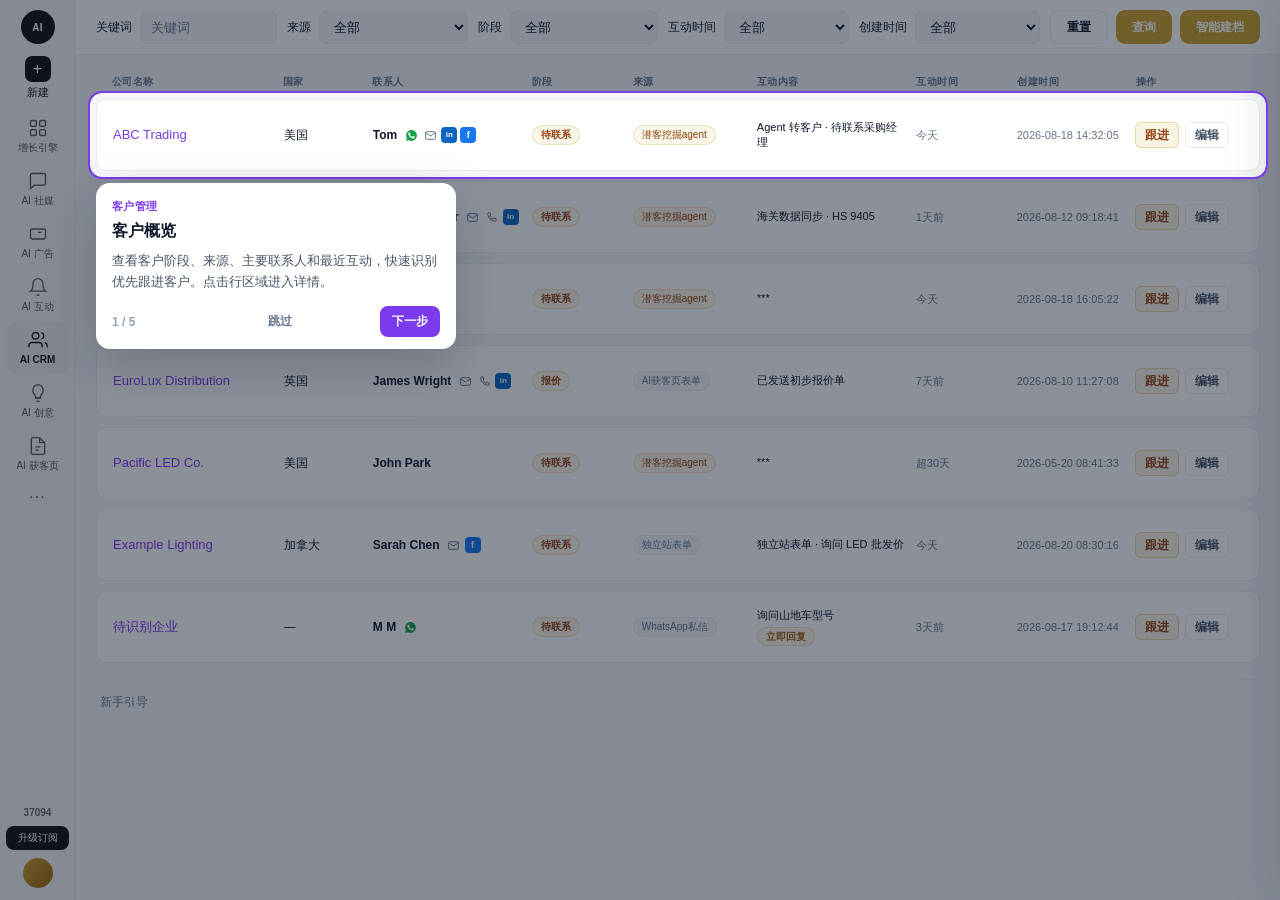
==== trade-agent/crm-v2.html @ afe47c09 "Add TradeLink agent and CRM prototype" ====
<!DOCTYPE html>
<html lang="zh-CN">
<head>
<meta charset="UTF-8">
<meta name="viewport" content="width=device-width, initial-scale=1.0">
<title>TradeLink · 客户管理</title>
<style>
:root {
  --bg:#f4f6f9; --card:#fff; --text:#0f172a; --muted:#64748b;
  --border:#e8ecf1; --sidebar:#0f172a;
  --gold:#c9a227; --gold-bg:rgba(201,162,39,.1);
  --agent:#7c3aed; --agent-bg:rgba(124,58,237,.08);
  --accent:#0891b2; --accent-bg:rgba(8,145,178,.08);
  --hot:#ef4444;
}
*{margin:0;padding:0;box-sizing:border-box}
body{font-family:-apple-system,BlinkMacSystemFont,"Segoe UI","Microsoft YaHei",sans-serif;background:var(--bg);color:var(--text);height:100vh;overflow:hidden}
.app{display:flex;height:100vh}
.app-rail{width:76px;background:#f4f4f2;border-right:1px solid #e8e8e4;display:flex;flex-direction:column;align-items:center;padding:10px 6px 12px;flex-shrink:0;height:100vh;position:sticky;top:0;z-index:20}
.app-rail-logo{width:34px;height:34px;border-radius:50%;background:#111;color:#fff;font-size:10px;font-weight:800;display:flex;align-items:center;justify-content:center;margin-bottom:6px;letter-spacing:.02em}
.app-rail-new{display:flex;flex-direction:column;align-items:center;gap:3px;width:100%;padding:6px 0 10px;border:none;background:none;cursor:pointer;color:#111;font-size:11px;font-family:inherit;font-weight:500}
.app-rail-new .plus{width:26px;height:26px;border-radius:7px;background:#111;color:#fff;display:flex;align-items:center;justify-content:center;font-size:16px;line-height:1}
.app-rail-nav{flex:1;width:100%;overflow-y:auto;display:flex;flex-direction:column;gap:1px}
.app-rail-item{display:flex;flex-direction:column;align-items:center;justify-content:center;gap:4px;padding:8px 2px;border-radius:10px;text-decoration:none;color:#555;font-size:10px;line-height:1.2;text-align:center;font-weight:500}
.app-rail-item svg{width:20px;height:20px}
.app-rail-item.active{color:#111;background:#ecece8;font-weight:600}
.app-rail-item:hover{background:#ecece8;color:#111}
.app-rail-more{font-size:16px;letter-spacing:1px;padding:6px 2px}
.app-rail-foot{width:100%;display:flex;flex-direction:column;align-items:center;gap:8px;padding-top:8px}
.app-rail-pts{font-size:10px;color:#666;font-weight:600}
.app-rail-up{width:100%;border:none;background:#111;color:#fff;border-radius:8px;font-size:10px;padding:6px 4px;cursor:pointer;font-family:inherit;line-height:1.25}
.app-rail-avatar{width:30px;height:30px;border-radius:50%;background:linear-gradient(135deg,#c9a227,#a16207)}

.main{flex:1;display:flex;flex-direction:column;min-width:0}

.btn{padding:8px 14px;border-radius:9px;font-size:12px;font-weight:600;border:none;cursor:pointer;font-family:inherit}
.btn-gold{background:var(--gold);color:#fff}
.btn-ghost{background:#fff;color:var(--text);border:1px solid var(--border)}
.btn-ghost:hover{border-color:rgba(201,162,39,.4);color:#92400e}

.toolbar{padding:10px 20px;background:var(--card);border-bottom:1px solid var(--border);display:flex;align-items:center;gap:10px;flex-shrink:0}
.filter-grid{flex:1;min-width:0;display:grid;gap:10px;grid-template-columns:repeat(5,minmax(0,1fr))}
.filter-item{min-width:0;display:flex;flex-direction:row;align-items:center;gap:8px}
.filter-item[hidden]{display:none}
.filter-item label{flex-shrink:0;font-size:12px;color:var(--text);font-weight:500;line-height:1;white-space:nowrap}
.kw-input,.mini-sel{flex:1;width:100%;min-width:0;height:34px;padding:0 10px;border:1px solid var(--border);border-radius:8px;font-size:13px;font-family:inherit;background:var(--bg);outline:none;color:var(--text);box-sizing:border-box}
.kw-input:focus,.mini-sel:focus{border-color:rgba(201,162,39,.45);background:#fff}
.kw-input::placeholder{color:var(--muted)}
.filter-actions{display:flex;gap:8px;flex-shrink:0;align-items:center}
.filter-actions .btn{height:34px;padding:0 16px}

@media(max-width:900px){
  .toolbar{flex-wrap:wrap}
  .filter-grid{grid-template-columns:repeat(2,minmax(0,1fr))}
  .filter-actions{width:100%;justify-content:flex-end}
}

.list-area{flex:1;overflow-y:auto;padding:12px 20px 16px}
.page-foot{margin-top:16px;padding:14px 4px 8px;border-top:1px solid var(--border);display:flex;gap:16px;flex-wrap:wrap;align-items:center}
.weak-link{font-size:12px;color:var(--muted);cursor:pointer;background:none;border:none;font-family:inherit;padding:0}
.weak-link:hover{color:var(--agent);text-decoration:underline}
.list-head{display:grid;gap:8px;padding:8px 16px 10px;font-size:10px;font-weight:600;color:var(--muted);letter-spacing:.04em;position:sticky;top:0;background:var(--bg);z-index:2}
.list-head,.crow.ent{grid-template-columns:minmax(140px,1.4fr) minmax(56px,.7fr) minmax(128px,1.3fr) minmax(72px,.8fr) minmax(96px,1fr) minmax(128px,1.3fr) minmax(72px,.8fr) minmax(96px,.95fr) 108px}

.crow{display:grid;gap:8px;align-items:center;padding:16px 16px;background:var(--card);border:1px solid var(--border);border-radius:10px;margin-bottom:10px;min-height:72px;cursor:pointer;transition:.12s;font-size:12px}
.crow > div{min-width:0;overflow:hidden}
.crow > .ent-people{overflow:visible}
.crow-ops{display:flex;flex-direction:row;align-items:center;gap:6px;flex-wrap:nowrap}
.op-link{height:26px;padding:0 9px;border-radius:6px;font-size:12px;font-weight:600;cursor:pointer;font-family:inherit;line-height:24px;white-space:nowrap}
.op-follow{color:#92400e;background:rgba(201,162,39,.12);border:1px solid rgba(201,162,39,.35)}
.op-follow:hover{background:rgba(201,162,39,.2);border-color:rgba(201,162,39,.55)}
.op-edit{color:#475569;background:#fff;border:1px solid var(--border)}
.op-edit:hover{color:var(--text);border-color:#cbd5e1;background:#f8fafc}
.crow:hover{border-color:rgba(124,58,237,.22);box-shadow:0 2px 10px rgba(0,0,0,.04)}
.crow-name{font-size:13px;font-weight:400;line-height:1.35;color:var(--agent)}
.crow-name:hover{text-decoration:underline}
.crow-sub{font-size:11px;color:var(--muted);margin-top:1px}
.company-link{color:var(--agent);font-weight:400;text-decoration:none}
.company-link:hover{text-decoration:underline}
.reach{font-size:11px;line-height:1.5;color:var(--text)}
.reach-row{display:flex;align-items:center;gap:4px;min-width:0}
.reach-row b{color:var(--muted);font-weight:600;flex-shrink:0;width:28px}
.reach-row span{overflow:hidden;text-overflow:ellipsis;white-space:nowrap}
.reach-copy{border:none;background:transparent;color:var(--muted);cursor:pointer;font-size:11px;padding:0 2px;font-family:inherit}
.reach-copy:hover{color:var(--agent)}
.reach-mail{border:none;background:var(--agent-bg);color:var(--agent);font-size:10px;font-weight:600;border-radius:6px;padding:1px 6px;cursor:pointer;font-family:inherit;flex-shrink:0}
.tag-stage{font-size:10px;padding:2px 8px;border-radius:999px;background:var(--gold-bg);color:#92400e;border:1px solid rgba(201,162,39,.25);font-weight:600;display:inline-block}
.tag-src{font-size:10px;padding:2px 8px;border-radius:999px;background:var(--bg);color:var(--muted);border:1px solid var(--border);display:inline-block}
.interaction-text{color:var(--text);line-height:1.4;font-size:11px;display:-webkit-box;-webkit-line-clamp:2;-webkit-box-orient:vertical;overflow:hidden}
.interaction-time{font-size:11px;color:var(--muted);line-height:1.35;word-break:break-all}
.interaction-cell{display:flex;flex-direction:column;align-items:flex-start;gap:4px;min-width:0}
.interaction-cell .interaction-text{-webkit-line-clamp:2}
.btn-reply{display:inline-flex;align-items:center;height:auto;padding:2px 8px;border-radius:999px;background:rgba(201,162,39,.1);color:#a16207;border:1px solid rgba(201,162,39,.28);font-size:10px;font-weight:600;cursor:pointer;font-family:inherit;white-space:nowrap;line-height:1.3}
.btn-reply:hover{background:rgba(201,162,39,.18);border-color:rgba(201,162,39,.45)}
.ent-people{position:relative;min-width:0}
.ent-people-main{display:flex;align-items:center;gap:6px;min-width:0}
.ent-people-name{font-weight:650;overflow:hidden;text-overflow:ellipsis;white-space:nowrap}
.ch-icos{display:inline-flex;align-items:center;gap:3px;flex-shrink:0}
.ch-ico{display:inline-flex;align-items:center;justify-content:center;width:16px;height:16px;color:#64748b}
.ch-ico svg{width:13px;height:13px}
.ch-ico.wa{color:#16a34a}
.ch-ico.mail{color:#64748b}
.ch-ico.phone{color:#64748b}
.soc-ico{display:inline-flex;align-items:center;justify-content:center;width:16px;height:16px;border-radius:4px;font-size:9px;font-weight:800;line-height:1;flex-shrink:0}
.soc-ico.li{background:#0a66c2;color:#fff;font-size:8px}
.soc-ico.fb{background:#1877f2;color:#fff}
.soc-ico.tw{background:#111;color:#fff;font-size:8px}
#people-tip{position:fixed;z-index:220;display:none;width:320px;background:#fff;border:1px solid #e8ecf1;border-radius:14px;box-shadow:0 18px 48px rgba(15,23,42,.16),0 0 0 1px rgba(15,23,42,.03);padding:0;max-height:min(420px,72vh);overflow:auto}
#people-tip.show{display:block}
.people-tip-head{display:flex;align-items:center;justify-content:space-between;padding:10px 14px;background:#f8fafc;border-bottom:1px solid var(--border);font-size:11px;font-weight:600;color:var(--muted);letter-spacing:.04em}
.people-tip-head em{font-style:normal;color:var(--text);font-weight:700}
.people-tip-person{padding:12px 14px;cursor:pointer}
.people-tip-person:hover{background:#f8fafc}
.people-tip-person + .people-tip-person{border-top:1px solid #f1f5f9}
.people-tip-h{display:flex;align-items:center;gap:8px;margin-bottom:8px;min-width:0}
.people-tip-name{font-size:13px;font-weight:650;color:var(--text);min-width:0;overflow:hidden;text-overflow:ellipsis;white-space:nowrap}
.people-tip-role{margin-left:auto;flex-shrink:0;font-size:10px;font-weight:600;color:#92400e;background:var(--gold-bg);border-radius:999px;padding:2px 8px}
.people-tip-flag{flex-shrink:0;font-size:10px;color:var(--agent);background:var(--agent-bg);border-radius:999px;padding:2px 6px;font-weight:600}
.people-tip-channels{display:flex;flex-direction:column;gap:0;background:#f8fafc;border-radius:8px;padding:2px 0;overflow:hidden}
.people-tip-row{display:grid;grid-template-columns:68px 1fr;align-items:center;gap:8px;padding:6px 10px;font-size:12px;color:#334155;min-width:0}
.people-tip-row + .people-tip-row{border-top:1px solid #eef2f6}
.people-tip-ch{font-size:10px;font-weight:600;color:var(--muted);letter-spacing:.02em}
.people-tip-row.wa .people-tip-ch{color:#16a34a}
.people-tip-val{min-width:0;overflow:hidden;text-overflow:ellipsis;white-space:nowrap}
.people-tip-empty{font-size:12px;color:var(--muted);padding:14px}
.contact-info{font-size:11px;color:var(--text);line-height:1.45;display:flex;flex-direction:column;gap:3px;min-width:0}
.ci-row{display:flex;align-items:center;gap:6px;min-width:0}
.ci-row svg{width:13px;height:13px;flex-shrink:0}
.ci-row.mail svg{color:#64748b}
.ci-row.phone svg{color:#64748b}
.ci-row.wa svg{color:#16a34a}
.ci-row span{overflow:hidden;text-overflow:ellipsis;white-space:nowrap}
.ai-cell{font-size:11px;color:#334155;line-height:1.45;padding:5px 8px;background:linear-gradient(135deg,rgba(245,166,35,.06),rgba(124,58,237,.04));border-left:2px solid var(--gold);border-radius:0 6px 6px 0;display:-webkit-box;-webkit-line-clamp:2;-webkit-box-orient:vertical;overflow:hidden}
.ai-cell strong{color:#c2410c;font-weight:600;font-size:10px}
.tag-src.agent{color:#92400e;background:var(--gold-bg);border-color:rgba(201,162,39,.25)}

.empty{padding:40px;text-align:center;color:var(--muted);font-size:13px;background:var(--card);border:1px dashed var(--border);border-radius:10px}
.toast{position:fixed;bottom:24px;left:50%;transform:translateX(-50%);background:#0f172a;color:#fff;padding:10px 18px;border-radius:10px;font-size:13px;opacity:0;transition:.3s;z-index:200}
.toast.show{opacity:1}

.list-follow-mask{position:fixed;inset:0;background:rgba(15,23,42,.28);z-index:190;display:none;align-items:center;justify-content:center}
.list-follow-mask.show{display:flex}
.list-follow-dialog{width:420px;max-width:calc(100% - 32px);background:#fff;border-radius:12px;border:1px solid var(--border);box-shadow:0 16px 40px rgba(15,23,42,.16);padding:16px 18px}
.list-follow-h{display:flex;align-items:center;justify-content:space-between;margin-bottom:8px}
.list-follow-h h3{font-size:15px;font-weight:700}
.list-follow-sub{font-size:12px;color:var(--muted);margin-bottom:10px}
.list-follow-dialog textarea{width:100%;min-height:96px;border:1px solid var(--border);border-radius:8px;padding:10px 12px;font:inherit;font-size:13px;outline:none;resize:vertical;box-sizing:border-box}
.list-follow-dialog textarea:focus{border-color:rgba(201,162,39,.45)}
.list-follow-foot{display:flex;justify-content:flex-end;gap:8px;margin-top:12px}

.archive-mask{position:fixed;inset:0;background:rgba(15,23,42,.28);z-index:190;display:none;align-items:center;justify-content:center;padding:20px}
.archive-mask.show{display:flex}
.archive-dialog{width:640px;max-width:100%;max-height:90vh;background:#fff;border-radius:14px;border:1px solid var(--border);box-shadow:0 20px 60px rgba(15,23,42,.16);display:flex;flex-direction:column}
.archive-h{display:flex;align-items:center;justify-content:space-between;padding:16px 20px;border-bottom:1px solid var(--border);flex-shrink:0}
.archive-h h3{font-size:16px;font-weight:700}
.archive-body{padding:16px 20px;overflow-y:auto;flex:1}
.archive-grid{display:grid;grid-template-columns:1fr 1fr;gap:10px 14px}
.archive-grid label{display:flex;flex-direction:column;gap:4px;font-size:12px;color:var(--muted);font-weight:500}
.archive-grid label.full{grid-column:1/-1}
.archive-grid input,.archive-grid textarea{padding:8px 10px;border:1px solid var(--border);border-radius:8px;font-size:13px;font-family:inherit;background:var(--bg);color:var(--text);width:100%;outline:none}
.archive-grid input:focus,.archive-grid textarea:focus{border-color:rgba(201,162,39,.45);background:#fff}
.archive-grid textarea{min-height:72px;resize:vertical;line-height:1.5}
.archive-foot{padding:14px 20px;border-top:1px solid var(--border);display:flex;justify-content:flex-end;gap:8px;flex-shrink:0}

.cdrawer-mask{position:fixed;inset:0;background:rgba(15,23,42,.28);z-index:180;opacity:0;pointer-events:none;transition:opacity .22s}
.cdrawer-mask.show{opacity:1;pointer-events:auto}
.cdrawer{position:fixed;top:0;right:0;width:440px;max-width:100%;height:100vh;background:#fff;border-left:1px solid var(--border);box-shadow:-12px 0 40px rgba(15,23,42,.12);z-index:181;display:flex;flex-direction:column;transform:translateX(100%);transition:transform .28s ease}
.cdrawer.show{transform:translateX(0)}
.cdrawer-head{display:flex;align-items:center;justify-content:space-between;padding:14px 18px;border-bottom:1px solid var(--border);flex-shrink:0}
.cdrawer-head h3{font-size:16px;font-weight:700}
.cdrawer-kicker{font-size:12px;font-weight:600;color:var(--muted);letter-spacing:.04em}
.cdrawer-close{border:none;background:none;font-size:20px;color:var(--muted);cursor:pointer;line-height:1;padding:4px}
.cdrawer-close:hover{color:var(--text)}
.cdrawer-body{flex:1;overflow-y:auto;padding:16px 18px 24px}
.cdrawer-name-row{display:flex;align-items:flex-start;gap:10px;margin-bottom:18px}
.cdrawer-av{width:40px;height:40px;border-radius:50%;background:#e0e7ff;color:#4338ca;display:flex;align-items:center;justify-content:center;font-weight:700;font-size:14px;flex-shrink:0}
.cdrawer-id{min-width:0;flex:1}
.cdrawer-name{font-size:20px;font-weight:700;letter-spacing:-.03em;margin:0}
.cdrawer-co{font-size:13px;color:var(--muted);margin-top:4px;font-weight:500}
.pf-grid{display:flex;flex-direction:column;gap:0}
.pf-field{padding:14px 0;border-radius:0;cursor:text;border:none;border-bottom:1px solid var(--border)}
.pf-field:last-child{border-bottom:none;padding-bottom:0}
.pf-field dt,.mv-label{font-size:12px;color:var(--muted);font-weight:600;margin-bottom:6px}
.pf-field dd{font-size:13px;font-weight:500;min-height:22px;line-height:1.45;word-break:break-word;white-space:pre-wrap;color:var(--text)}
.pf-field dd.ph{color:#94a3b8;font-weight:400}
.pf-field:hover{background:transparent}
.pf-field[data-editing="1"]{background:#fffef8;border:1px solid rgba(201,162,39,.45);border-radius:8px;padding:8px 10px}
.pf-field .inline-input{width:100%;border:none;background:transparent;font:inherit;font-size:13px;font-weight:500;padding:0;outline:none;resize:vertical;font-family:inherit}
.pf-field textarea.inline-input{min-height:64px}
.pf-field.mv{cursor:default}
.mv-head{display:flex;align-items:center;justify-content:space-between;gap:8px;margin-bottom:6px}
.mv-label{margin-bottom:0}
.mv-plus{border:none;background:none;color:var(--muted);font-size:15px;line-height:1;cursor:pointer;font-family:inherit;font-weight:500;padding:0 2px;border-radius:4px}
.mv-plus:hover{color:var(--gold);background:transparent}
.mv-rows{display:flex;flex-direction:column;gap:8px}
.mv-combo{display:flex;align-items:center;border:none;border-radius:0;overflow:visible;background:transparent;min-height:22px}
.mv-prefix{border:none;border-right:none;padding:0 10px 0 0;margin-right:10px;font-size:13px;font-weight:500;background:transparent;color:var(--text);min-width:96px;max-width:140px;outline:none;font-family:inherit;appearance:auto;cursor:pointer}
.mv-body{flex:1;min-width:0;border:none;padding:0;font-size:13px;font-weight:500;outline:none;font-family:inherit;background:transparent;color:var(--text)}
.mv-del{border:none;background:none;color:var(--muted);cursor:pointer;font-size:14px;line-height:1;padding:0 0 0 8px;flex-shrink:0}
.mv-del:hover{color:#b91c1c}

@media(max-width:1100px){
  .list-head{display:none}
  .crow{display:block;padding:14px}
  .crow-meta{display:grid;grid-template-columns:1fr 1fr;gap:8px;margin:10px 0;font-size:12px}
  .ai-cell{margin-top:8px}
}
</style>
</head>
<body>
<div class="app">
  <aside class="app-rail">
    <div class="app-rail-logo">AI</div>
    <button class="app-rail-new" type="button" onclick="toast('新建')"><span class="plus">+</span>新建</button>
    <nav class="app-rail-nav">
      <a class="app-rail-item" href="proactive-agent-v1.html">
        <svg viewBox="0 0 24 24" fill="none" stroke="currentColor" stroke-width="1.6"><rect x="3" y="3" width="7" height="7" rx="1.5"/><rect x="14" y="3" width="7" height="7" rx="1.5"/><rect x="3" y="14" width="7" height="7" rx="1.5"/><rect x="14" y="14" width="7" height="7" rx="1.5"/></svg>
        增长引擎
      </a>
      <a class="app-rail-item" href="#" onclick="toast('AI 社媒即将上线');return false">
        <svg viewBox="0 0 24 24" fill="none" stroke="currentColor" stroke-width="1.6"><path d="M21 15a2 2 0 01-2 2H8l-5 4V5a2 2 0 012-2h14a2 2 0 012 2z"/></svg>
        AI 社媒
      </a>
      <a class="app-rail-item" href="#" onclick="toast('AI 广告即将上线');return false">
        <svg viewBox="0 0 24 24" fill="none" stroke="currentColor" stroke-width="1.6"><rect x="3" y="6" width="18" height="12" rx="2"/><path d="M8 10h.01M12 10h4"/></svg>
        AI 广告
      </a>
      <a class="app-rail-item" href="#" onclick="toast('AI 互动即将上线');return false">
        <svg viewBox="0 0 24 24" fill="none" stroke="currentColor" stroke-width="1.6"><path d="M18 8A6 6 0 006 8c0 7-3 9-3 9h18s-3-2-3-9"/><path d="M13.73 21a2 2 0 01-3.46 0"/></svg>
        AI 互动
      </a>
      <a class="app-rail-item active" href="crm-v2.html">
        <svg viewBox="0 0 24 24" fill="none" stroke="currentColor" stroke-width="1.6"><path d="M17 21v-2a4 4 0 00-4-4H5a4 4 0 00-4 4v2"/><circle cx="9" cy="7" r="4"/><path d="M23 21v-2a4 4 0 00-3-3.87"/><path d="M16 3.13a4 4 0 010 7.75"/></svg>
        AI CRM
      </a>
      <a class="app-rail-item" href="#" onclick="toast('AI 创意即将上线');return false">
        <svg viewBox="0 0 24 24" fill="none" stroke="currentColor" stroke-width="1.6"><path d="M9 18h6M10 22h4"/><path d="M12 2a7 7 0 00-4 12c.6.6 1 1.5 1 2.5V18h6v-1.5c0-1 .4-1.9 1-2.5A7 7 0 0012 2z"/></svg>
        AI 创意
      </a>
      <a class="app-rail-item" href="#" onclick="toast('AI 获客页即将上线');return false">
        <svg viewBox="0 0 24 24" fill="none" stroke="currentColor" stroke-width="1.6"><path d="M14 2H6a2 2 0 00-2 2v16a2 2 0 002 2h12a2 2 0 002-2V8z"/><path d="M14 2v6h6M9 13h6M9 17h4"/></svg>
        AI 获客页
      </a>
      <a class="app-rail-item app-rail-more" href="#" onclick="return false">···</a>
    </nav>
    <div class="app-rail-foot">
      <div class="app-rail-pts">37094</div>
      <button class="app-rail-up" type="button" onclick="toast('升级订阅')">升级订阅</button>
      <div class="app-rail-avatar" title="账号"></div>
    </div>
  </aside>

  <div class="main">
    <div class="toolbar">
      <div class="filter-grid" id="filter-grid">
        <div class="filter-item">
          <label>关键词</label>
          <input class="kw-input" id="kw-input" placeholder="关键词" onkeydown="if(event.key==='Enter'){event.preventDefault();applyFilters()}">
        </div>
        <div class="filter-item">
          <label>来源</label>
          <select class="mini-sel" id="sel-source">
            <option value="">全部</option>
            <option value="潜客挖掘agent">潜客挖掘agent</option>
            <option value="WhatsApp私信">WhatsApp私信</option>
            <option value="Facebook私信">Facebook私信</option>
            <option value="独立站表单">独立站表单</option>
            <option value="AI获客页表单">AI获客页表单</option>
          </select>
        </div>
        <div class="filter-item" id="filt-stage">
          <label>阶段</label>
          <select class="mini-sel" id="sel-stage">
            <option value="">全部</option>
            <option value="待联系">待联系</option>
            <option value="需求确认">需求确认</option>
            <option value="报价">报价</option>
            <option value="谈判">谈判</option>
            <option value="成交">成交</option>
            <option value="失单">失单</option>
          </select>
        </div>
        <div class="filter-item">
          <label>互动时间</label>
          <select class="mini-sel" id="sel-interact">
            <option value="">全部</option>
            <option value="今天">今天</option>
            <option value="1天前">1天前</option>
            <option value="3天前">3天前</option>
            <option value="7天前">7天前</option>
            <option value="15天前">15天前</option>
            <option value="超30天">超30天</option>
          </select>
        </div>
        <div class="filter-item">
          <label>创建时间</label>
          <select class="mini-sel" id="sel-created">
            <option value="">全部</option>
            <option value="today">今天</option>
            <option value="7d">近 7 天</option>
            <option value="30d">近 30 天</option>
            <option value="month">本月</option>
          </select>
        </div>
      </div>
      <div class="filter-actions">
        <button class="btn btn-ghost" type="button" onclick="resetFilters()">重置</button>
        <button class="btn btn-gold" type="button" onclick="applyFilters()">查询</button>
        <button class="btn btn-gold" id="btn-archive" type="button" onclick="toast('智能建档')">智能建档</button>
      </div>
    </div>

    <div class="list-area">
      <div class="list-head" id="list-head"></div>
      <div id="customer-list"></div>
      <div class="page-foot">
        <button class="weak-link" type="button" id="btn-tour" onclick="startCrmTour(true)">新手引导</button>
      </div>
    </div>
  </div>
</div>
<div class="cdrawer-mask" id="cdrawer-mask" onclick="closeContactDrawer()"></div>
<aside class="cdrawer" id="cdrawer"></aside>
<div class="archive-mask" id="archive-mask" onclick="if(event.target===this)closeArchiveModal()">
  <div class="archive-dialog" role="dialog" aria-labelledby="archive-title" onclick="event.stopPropagation()">
    <div class="archive-h">
      <h3 id="archive-title">客户档案</h3>
      <button type="button" class="cdrawer-close" onclick="closeArchiveModal()" aria-label="关闭">×</button>
    </div>
    <div class="archive-body">
      <div class="archive-grid" id="archive-form"></div>
    </div>
    <div class="archive-foot">
      <button type="button" class="btn btn-ghost" onclick="closeArchiveModal()">取消</button>
      <button type="button" class="btn btn-gold" onclick="saveArchiveModal()">保存</button>
    </div>
  </div>
</div>
<div id="people-tip" onmouseenter="keepPeopleTip()" onmouseleave="hidePeopleTip()"></div>

<script src="onboarding.js"></script>
<script>
const ENTERPRISES = [
  { id:'c1', name:'ABC Trading', type:'Importer', country:'USA', score:92, stars:5,
    status:'待联系', source:'潜客挖掘agent',     interaction:'Agent 转客户 · 待联系采购经理', interactionTime:'今天',
    interactionAt:'2026-08-20', createdAt:'2026-08-18 14:32:05',
    aiSummary:'采购额上涨 40%，建议优先联系采购经理' },
  { id:'c3', name:'BrightHome GmbH', type:'Importer', country:'德国', score:92, stars:4,
    status:'待联系', source:'潜客挖掘agent', interaction:'海关数据同步 · HS 9405', interactionTime:'1天前',
    interactionAt:'2026-08-19', createdAt:'2026-08-12 09:18:41',
    aiSummary:'近 12 月进口 23 批，建议立即联系' },
  { id:'c4', name:'LumiTrade USA Inc.', type:'Wholesaler', country:'美国', score:89, stars:4,
    status:'待联系', source:'潜客挖掘agent',     interaction:'Agent 转客户 · 暂无联系人', interactionTime:'今天',
    interactionAt:'2026-08-20', createdAt:'2026-08-18 16:05:22',
    aiSummary:'持续进口 LED，建议 AI 寻找采购负责人' },
  { id:'c7', name:'EuroLux Distribution', type:'Distributor', country:'英国', score:83, stars:4,
    status:'报价', source:'AI获客页表单', interaction:'已发送初步报价单', interactionTime:'7天前',
    interactionAt:'2026-08-13', createdAt:'2026-08-10 11:27:08',
    aiSummary:'报价阶段，3 日内跟进反馈' },
  { id:'c8', name:'Pacific LED Co.', type:'Importer', country:'美国', score:91, stars:5,
    status:'待联系', source:'潜客挖掘agent', interaction:'90 天无新进口批次', interactionTime:'超30天',
    interactionAt:'2026-05-22', createdAt:'2026-05-20 08:41:33',
    aiSummary:'可能是换供应商窗口期' },
  { id:'c9', name:'Example Lighting', type:'—', country:'加拿大',
    status:'待联系', source:'独立站表单',     interaction:'独立站表单 · 询问 LED 批发价', interactionTime:'今天',
    interactionAt:'2026-08-20', createdAt:'2026-08-20 08:30:16',
    aiSummary:'表单询盘已建档，海关与企业资料待补全' },
  { id:'c10', name:'待识别企业', type:'—', country:'—',
    status:'待联系', source:'WhatsApp私信',     interaction:'询问山地车型号', interactionTime:'3天前',
    interactionAt:'2026-08-17', createdAt:'2026-08-17 19:12:44',
    aiSummary:'询盘已建档，企业名称与海关数据待识别' }
];
const COMPANY_ARCHIVE = {
  c1:{ website:'abctrading.com', email:'contact@abctrading.com', phone:'+1 323 555 0100', industry:'LED 照明', founded:'2015', address:'1200 Commerce Blvd, Los Angeles, California', description:'美国西岸 LED 照明进口商与分销商，总部洛杉矶，主营商业及家居照明，近 12 个月持续进口 HS 9405，年采购额约 $320 万。', notes:'优先确认交期与现货；可推进样品与框架订单。' },
  c3:{ website:'brighthome.de', email:'', phone:'', industry:'照明/电气', founded:'2010', address:'Hamburg, Germany', description:'德国照明进口商。', notes:'' },
  c4:{ website:'lumitrade.com', email:'m.ross@lumitrade.com', phone:'+1 312 555 0200', industry:'Lighting wholesale', founded:'2012', address:'Chicago, IL, USA', description:'美国中西部 LED 批发商，持续从亚洲进口商业照明，采购规模稳定。', notes:'' },
  c7:{ website:'eurolux.co.uk', email:'j.wright@eurolux.co.uk', phone:'+44 161 123456', industry:'渠道分销', founded:'2005', address:'Manchester, UK', description:'英国照明渠道分销商。', notes:'' },
  c8:{ website:'pacificled.com', email:'j.park@pacificled.com', phone:'', industry:'LED 照明', founded:'2008', address:'', description:'', notes:'' },
  c9:{ website:'', email:'', phone:'', industry:'', founded:'', address:'', description:'', notes:'' },
  c10:{ website:'', email:'', phone:'', industry:'', founded:'', address:'', description:'', notes:'' }
};
ENTERPRISES.forEach(e => Object.assign(e, COMPANY_ARCHIVE[e.id] || {}));

const CONTACT_QUOTA = 2;
const MASK = '***';
function isQuotaSource(src) {
  return /潜客挖掘/i.test(String(src || ''));
}
function quotaAgentEntIds() {
  return ENTERPRISES.filter(e => isQuotaSource(e.source)).map(e => e.id);
}
function quotaLockedEnt(id) {
  const i = quotaAgentEntIds().indexOf(id);
  return i >= 0 && i >= CONTACT_QUOTA;
}
function quotaLockedPerson(p) {
  return !!(p && quotaLockedEnt(p.companyId));
}
function quotaLimitToast() {
  toast('联系人数量已达上限，请充值后体验全部功能');
}

const CONTACTS = [
  { id:'c2', name:'Tom', role:'采购经理', companyName:'ABC Trading', companyId:'c1', companyStage:'待联系',
    source:'潜客挖掘agent', email:'tom@abctrading.com', phone:'+1 555-0123', wa:'+1 555-0123',
    linkedin:'linkedin.com/in/tom-abc',
    social:{linkedin:true,facebook:true,twitter:false},
    recent:{facebook:'昨天 · 询问产品目录', whatsapp:'昨天 08:52 · 请问 LED 面板灯 MOQ 是多少？', email:'—'},
    notes:'关注交期与现货，优先确认库存、船期和最小起订量。',
    interaction:'询问 LED 型号报价', interactionTime:'昨天',
    interactionAt:'2026-08-19', createdAt:'2026-08-18 14:32:05',
    aiSummary:'待回复，建议 24 小时内附型号清单',
    aiInteractSummary:'AI 汇总该联系人近期全部互动后判断：目前仍处于需求沟通阶段。Facebook 与 WhatsApp 均有触达，整体关注产品目录、LED 面板灯 MOQ 与交期，尚未确认采购量。建议优先回复可供货清单与最小起订量。' },
  { id:'c11', name:'Lisa Wang', role:'CEO', companyName:'ABC Trading', companyId:'c1', companyStage:'待联系',
    source:'潜客挖掘agent', email:'lisa@abctrading.com', phone:'+1 555-0199', wa:'',
    linkedin:'linkedin.com/in/lisa-wang',
    social:{linkedin:true,facebook:true,twitter:false},
    recent:{facebook:'—', whatsapp:'—', email:'上周 · 询问长期供货条款'},
    notes:'关注供应商稳定性与长期合作条款。',
    interaction:'询问长期供货条款', interactionTime:'上周',
    interactionAt:'2026-08-13', createdAt:'2026-08-12 10:21:08',
    aiSummary:'先建立信任再谈价格' },
  { id:'c12', name:'Thomas Weber', role:'采购总监', companyName:'BrightHome GmbH', companyId:'c3', companyStage:'待联系',
    source:'潜客挖掘agent', email:'t.weber@brighthome.de', phone:'+49 40 555 1200', wa:'',
    linkedin:'',
    social:{linkedin:true,facebook:false,twitter:false},
    recent:{facebook:'—', whatsapp:'—', email:'昨天 · 海关数据同步后待开发'},
    notes:'德国照明进口商采购对接人。',
    interaction:'海关数据同步 · 待开发信', interactionTime:'昨天',
    interactionAt:'2026-08-19', createdAt:'2026-08-12 09:18:41',
    aiSummary:'建议发送英文开发信' },
  { id:'c13', name:'Michael Ross', role:'采购经理', companyName:'LumiTrade USA Inc.', companyId:'c4', companyStage:'待联系',
    source:'Facebook私信', email:'m.ross@lumitrade.com', phone:'+1 312 555 0200', wa:'',
    linkedin:'',
    social:{linkedin:false,facebook:true,twitter:false},
    recent:{facebook:'今天 · 请问智能筒灯有现货吗？', whatsapp:'—', email:'—'},
    notes:'Facebook 私信询盘，关注现货与交期。',
    interaction:'请问智能筒灯有现货吗？', interactionTime:'今天',
    interactionAt:'2026-08-20', createdAt:'2026-08-20 11:08:22',
    aiSummary:'私信待回复，建议确认库存后立刻回',
    aiInteractSummary:'近 1 日内通过 Facebook 发起询盘，关注智能筒灯现货与交期，尚未进入报价或样品环节。建议确认库存后尽快回复，并同步交期窗口。' },
  { id:'c14', name:'James Wright', role:'Head of Procurement', companyName:'EuroLux Distribution', companyId:'c7', companyStage:'报价',
    source:'AI获客页表单', email:'j.wright@eurolux.co.uk', phone:'+44 161 123456', wa:'',
    linkedin:'',
    social:{linkedin:true,facebook:false,twitter:false},
    recent:{facebook:'—', whatsapp:'—', email:'昨天 · 已发送初步报价单'},
    notes:'渠道分销，关注目录与样品支持。',
    interaction:'已发送初步报价单', interactionTime:'昨天',
    interactionAt:'2026-08-19', createdAt:'2026-08-10 11:27:08',
    aiSummary:'报价阶段，3 日内跟进反馈' },
  { id:'c15', name:'John Park', role:'Buyer', companyName:'Pacific LED Co.', companyId:'c8', companyStage:'待联系',
    source:'潜客挖掘agent', email:'j.park@pacificled.com', phone:'+1 310 555 0188', wa:'+1 310 555 0188',
    linkedin:'linkedin.com/in/john-park-led',
    social:{linkedin:true,facebook:true,twitter:false},
    recent:{facebook:'上周 · 询问现货批次', whatsapp:'3天前 · 确认交期', email:'昨天 · 索取样册'},
    notes:'关注稳定供货与批量折扣。',
    interaction:'索取样册与交期', interactionTime:'昨天',
    interactionAt:'2026-08-19', createdAt:'2026-05-20 08:41:33',
    aiSummary:'90 天窗口期，建议主动跟进' },
  { id:'c5', name:'Sarah Chen', role:'—', companyName:'Example Lighting', companyId:'c9', companyStage:'待联系',
    source:'独立站表单', email:'sarah@example.com', phone:'', wa:'',
    linkedin:'',
    social:{linkedin:false,facebook:true,twitter:false},
    recent:{facebook:'今天 · 独立站表单询盘', whatsapp:'—', email:'今天 · 询问 LED 批发价'},
    notes:'表单询盘，需确认批发价与起订量。',
    interaction:'独立站表单 · 询问 LED 批发价', interactionTime:'今天',
    interactionAt:'2026-08-20', createdAt:'2026-08-20 08:30:16',
    aiSummary:'新询盘，建议 2 小时内回复' },
  { id:'c6', name:'M M', role:'—', companyName:'待识别企业', companyId:'c10', companyStage:'待联系',
    source:'WhatsApp私信', email:'', phone:'+861365581…', wa:'+861365581…',
    linkedin:'',
    social:{linkedin:false,facebook:false,twitter:false},
    recent:{facebook:'—', whatsapp:'3天前 · 请问山地车型号有哪些？', email:'—'},
    notes:'询盘来自 WhatsApp，企业名称待识别。',
    interaction:'询问山地车型号', interactionTime:'3天前',
    interactionAt:'2026-08-17', createdAt:'2026-08-17 19:12:44',
    aiSummary:'先回需求，再完善企业名称',
    aiInteractSummary:'近 3 日仅在 WhatsApp 有一轮询盘，关注山地车型号。企业主体尚未识别，尚未形成采购节点。建议先回需求清单，再补全企业信息。' },
  { id:'c16', name:'Anna Kowalski', role:'采购专员', companyName:'Nordic Light AB', companyId:'c18', companyStage:'待联系',
    source:'Facebook私信', email:'anna@nordiclight.se', phone:'+46 8 555 3300', wa:'',
    linkedin:'',
    social:{linkedin:false,facebook:true,twitter:false},
    recent:{facebook:'今天 · 需要 3000K 面板灯样品', whatsapp:'—', email:'—'},
    notes:'Facebook 私信，询问样品与认证。',
    interaction:'需要 3000K 面板灯样品', interactionTime:'今天',
    interactionAt:'2026-08-20', createdAt:'2026-08-20 09:44:11',
    aiSummary:'私信待回复' },
  { id:'c17', name:'David Kim', role:'—', companyName:'待识别企业', companyId:'c10', companyStage:'待联系',
    source:'WhatsApp私信', email:'', phone:'+82 10 5555 8821', wa:'+82 10 5555 8821',
    linkedin:'',
    social:{linkedin:false,facebook:false,twitter:false},
    recent:{facebook:'—', whatsapp:'今天 · 请问有 CE 认证吗？', email:'—'},
    notes:'WhatsApp 询盘，企业名称待识别。',
    interaction:'请问有 CE 认证吗？', interactionTime:'今天',
    interactionAt:'2026-08-20', createdAt:'2026-08-20 10:15:03',
    aiSummary:'先回复认证资料' },
  { id:'c21', name:'Rafael Souza', role:'采购经理', companyName:'CasaLuz Importadora', companyId:'c19', companyStage:'需求确认',
    source:'独立站表单', email:'r.souza@casaluz.com.br', phone:'+55 11 5555 2200', wa:'',
    linkedin:'',
    social:{linkedin:true,facebook:false,twitter:false},
    recent:{facebook:'—', whatsapp:'—', email:'昨天 · 询问商照批发价与起订量'},
    notes:'关注认证与海运周期。',
    interaction:'询问商照批发价与起订量', interactionTime:'昨天',
    interactionAt:'2026-08-19', createdAt:'2026-08-15 13:22:40',
    aiSummary:'需求确认中，可推进样品包' },
  { id:'c22', name:'Emma Taylor', role:'Buyer', companyName:'Aurora Lights Pty', companyId:'c20', companyStage:'谈判',
    source:'潜客挖掘agent', email:'emma.t@auroralights.com.au', phone:'+61 2 5550 1188', wa:'+61 2 5550 1188',
    linkedin:'linkedin.com/in/emma-taylor-led',
    social:{linkedin:true,facebook:false,twitter:false},
    recent:{facebook:'—', whatsapp:'2天前 · 讨论框架订单与船期', email:'上周 · 索取 CE / SAA 证书'},
    notes:'关注船期与认证文件。',
    interaction:'讨论框架订单与船期', interactionTime:'2天前',
    interactionAt:'2026-08-18', createdAt:'2026-08-08 10:06:19',
    aiSummary:'谈判阶段，关注船期窗口' }
];

let currentView = 'enterprise';
const TODAY = '2026-08-20';
let appliedFilters = { kw:'', source:'', stage:'', interact:'', created:'' };

const ENT_HEAD = ['公司名称','国家','联系人','阶段','来源','互动内容','互动时间','创建时间','操作'];

function displaySource(src) {
  return src === '主动营销Agent' ? '潜客挖掘agent' : src;
}

function countryLabel(co) {
  return {USA:'美国', US:'美国', UK:'英国'}[co] || co || '—';
}

function contactsOf(companyId) {
  return CONTACTS.filter(p => p.companyId === companyId);
}
function primaryContact(companyId) {
  const list = contactsOf(companyId);
  if (!list.length) return null;
  return list.find(p => /采购|Buyer|Procurement/i.test(p.role || '')) || list[0];
}
function socialIcons(p) {
  const s = p.social || {};
  const bits = [];
  if (s.linkedin || p.linkedin) bits.push('<span class="soc-ico li" title="LinkedIn">in</span>');
  if (s.facebook) bits.push('<span class="soc-ico fb" title="Facebook">f</span>');
  if (s.twitter) bits.push('<span class="soc-ico tw" title="Twitter">𝕏</span>');
  return bits.join('');
}
function channelIcons(p) {
  if (!p) return '';
  const bits = [];
  if (dashVal(p.wa)) bits.push(`<span class="ch-ico wa" title="${escHtml(p.wa)}">${ciIcon('wa')}</span>`);
  if (dashVal(p.email)) bits.push(`<span class="ch-ico mail" title="${escHtml(p.email)}">${ciIcon('mail')}</span>`);
  const phone = dashVal(p.phone) && p.phone !== p.wa ? p.phone : '';
  if (phone) bits.push(`<span class="ch-ico phone" title="${escHtml(phone)}">${ciIcon('phone')}</span>`);
  const soc = socialIcons(p);
  if (soc) bits.push(soc);
  return bits.length ? `<span class="ch-icos">${bits.join('')}</span>` : '';
}
function peopleCell(c) {
  const p = primaryContact(c.id);
  if (!p) return '<span style="color:var(--muted)">—</span>';
  const locked = quotaLockedEnt(c.id);
  return `<div class="ent-people" onmouseenter="showPeopleTip(this,'${c.id}')" onmouseleave="hidePeopleTip()">
    <div class="ent-people-main"><span class="ent-people-name">${escHtml(p.name)}</span>${locked ? '' : channelIcons(p)}</div>
  </div>`;
}
function peopleTipHTML(companyId) {
  const list = contactsOf(companyId);
  if (!list.length) return '<div class="people-tip-empty">暂无联系人</div>';
  const primary = primaryContact(companyId);
  const locked = quotaLockedEnt(companyId);
  const cards = list.map(p => {
    const waShow = locked ? (dashVal(p.wa) ? MASK : '') : dashVal(p.wa);
    const emailShow = locked ? (dashVal(p.email) ? MASK : '') : dashVal(p.email);
    const phoneRaw = dashVal(p.phone) && p.phone !== p.wa ? p.phone : (dashVal(p.phone) && !dashVal(p.wa) ? p.phone : '');
    const phoneShow = locked ? (phoneRaw ? MASK : '') : phoneRaw;
    const rows = [];
    if (waShow) rows.push(`<div class="people-tip-row wa"><span class="people-tip-ch">WhatsApp</span><span class="people-tip-val">${escHtml(waShow)}</span></div>`);
    if (emailShow) rows.push(`<div class="people-tip-row"><span class="people-tip-ch">邮箱</span><span class="people-tip-val">${escHtml(emailShow)}</span></div>`);
    if (phoneShow) rows.push(`<div class="people-tip-row"><span class="people-tip-ch">电话</span><span class="people-tip-val">${escHtml(phoneShow)}</span></div>`);
    const soc = locked ? (socialIcons(p) ? `<span class="people-tip-val">${MASK}</span>` : '') : socialIcons(p);
    if (soc) rows.push(`<div class="people-tip-row"><span class="people-tip-ch">社媒</span>${locked ? soc : `<span class="ch-icos">${soc}</span>`}</div>`);
    const channels = rows.length
      ? `<div class="people-tip-channels">${rows.join('')}</div>`
      : '<div class="people-tip-empty" style="padding:8px 0 0">暂无联系方式</div>';
    const role = p.role && p.role !== '—' ? `<span class="people-tip-role">${escHtml(p.role)}</span>` : '';
    const flag = primary && primary.id === p.id && list.length > 1 ? '<span class="people-tip-flag">主联系人</span>' : '';
    return `<div class="people-tip-person" role="button" onclick="openContactFromTip('${p.id}')">
      <div class="people-tip-h"><span class="people-tip-name">${escHtml(p.name)}</span>${flag}${role}</div>
      ${channels}
    </div>`;
  }).join('');
  return `<div class="people-tip-head">联系人 <em>${list.length}</em></div>${cards}`;
}
let peopleTipTimer = null;
function keepPeopleTip() {
  clearTimeout(peopleTipTimer);
}
function showPeopleTip(anchor, companyId) {
  clearTimeout(peopleTipTimer);
  const tip = document.getElementById('people-tip');
  if (!tip) return;
  tip.innerHTML = peopleTipHTML(companyId);
  tip.classList.add('show');
  const r = anchor.getBoundingClientRect();
  const tw = tip.offsetWidth, th = tip.offsetHeight;
  let top = r.bottom + 6;
  if (top + th > window.innerHeight - 8) top = Math.max(8, r.top - th - 6);
  let left = r.left;
  if (left + tw > window.innerWidth - 12) left = Math.max(12, window.innerWidth - tw - 12);
  tip.style.top = top + 'px';
  tip.style.left = left + 'px';
}
function hidePeopleTip() {
  peopleTipTimer = setTimeout(function () {
    document.getElementById('people-tip')?.classList.remove('show');
  }, 160);
}
function openContactFromTip(id) {
  clearTimeout(peopleTipTimer);
  document.getElementById('people-tip')?.classList.remove('show');
  openContactDrawer(id);
}

function syncFilterBar() {
  const grid = document.getElementById('filter-grid');
  if (grid) grid.className = 'filter-grid';
}
function setView() {
  currentView = 'enterprise';
  syncFilterBar();
  renderList();
}

function daysFromToday(iso) {
  if (!iso) return null;
  const d = String(iso).slice(0, 10);
  return Math.round((new Date(TODAY + 'T00:00:00') - new Date(d + 'T00:00:00')) / 86400000);
}
function interactLabel(iso) {
  const n = daysFromToday(iso);
  if (n == null) return '—';
  if (n <= 0) return '今天';
  if (n <= 1) return '1天前';
  if (n <= 3) return '3天前';
  if (n <= 7) return '7天前';
  if (n <= 15) return '15天前';
  return '超30天';
}
function matchDateFilter(iso, key) {
  if (!key) return true;
  const n = daysFromToday(iso);
  if (n == null) return false;
  if (key === 'today') return n === 0;
  if (key === 'yesterday') return n === 1;
  if (key === '7d') return n >= 0 && n <= 7;
  if (key === '30d') return n >= 0 && n <= 30;
  if (key === '90plus') return n >= 90;
  if (key === 'month') return String(iso).slice(0, 7) === TODAY.slice(0, 7);
  return true;
}

function getList() {
  let list = [...ENTERPRISES];
  const { kw, source, stage, interact, created } = appliedFilters;
  if (stage) list = list.filter(c => c.status === stage);
  if (source) list = list.filter(c => c.source === source);
  if (interact) list = list.filter(c => interactLabel(c.interactionAt) === interact);
  if (created) list = list.filter(c => matchDateFilter(c.createdAt, created));
  if (kw) {
    list = list.filter(c => {
      const people = contactsOf(c.id).map(p => [p.name, p.email, p.phone, p.wa, p.role].join(' ')).join(' ');
      const hay = [c.name, c.country, countryLabel(c.country), c.source, c.interaction, c.status, people]
        .filter(Boolean).join(' ').toLowerCase();
      return hay.includes(kw);
    });
  }
  return list;
}

function sourceTag(src) {
  const s = displaySource(src) || '—';
  const agent = s.includes('agent') || s.includes('Agent');
  return `<span class="tag-src${agent ? ' agent' : ''}">${s}</span>`;
}
function isDmSource(src) {
  return String(src || '').includes('私信');
}
function interactionCell(c) {
  if (quotaLockedEnt(c.id)) return `<div class="interaction-cell"><div class="interaction-text">${MASK}</div></div>`;
  const text = `<div class="interaction-text">${c.interaction || '—'}</div>`;
  if (!isDmSource(c.source)) return `<div class="interaction-cell">${text}</div>`;
  return `<div class="interaction-cell">${text}<button class="btn-reply" type="button" onclick="event.stopPropagation();replyNow('${c.id}')">立即回复</button></div>`;
}
function replyNow(id) {
  const p = contactsOf(id).find(x => isDmSource(x.source));
  toast(p ? `即将打开${p.source}回复` : '即将打开私信回复');
}

function opsCell(kind, id) {
  return `<div class="crow-ops" onclick="event.stopPropagation()">
    <button type="button" class="op-link op-follow" onclick="listFollow('${kind}','${id}')">跟进</button>
    <button type="button" class="op-link op-edit" onclick="listEdit('${kind}','${id}')">编辑</button>
  </div>`;
}
function listFollow(kind, id) {
  if (kind === 'ent') {
    location.href = 'customer-detail.html?id=' + encodeURIComponent(id) + '&follow=1';
    return;
  }
  const p = CONTACTS.find(x => x.id === id);
  if (p && p.companyId) {
    location.href = 'customer-detail.html?id=' + encodeURIComponent(p.companyId) + '&follow=1';
    return;
  }
  openListFollow(p ? p.name : '');
}
function listEdit(kind, id) {
  if (kind === 'ent') openArchiveModal(id);
  else openContactDrawer(id);
}
let editingEntId = '';
function archiveInput(id, label, value, full) {
  return `<label${full ? ' class="full"' : ''}><span>${label}</span><input id="${id}" value="${escHtml(value || '')}"></label>`;
}
function archiveArea(id, label, value) {
  return `<label class="full"><span>${label}</span><textarea id="${id}">${escHtml(value || '')}</textarea></label>`;
}
function openArchiveModal(id) {
  const c = ENTERPRISES.find(x => x.id === id);
  if (!c) return;
  editingEntId = id;
  document.getElementById('archive-form').innerHTML = [
    archiveInput('ar-name', '公司名称', c.name, true),
    archiveInput('ar-website', '官网', c.website),
    archiveInput('ar-country', '国家', c.country),
    archiveInput('ar-email', '邮箱', c.email),
    archiveInput('ar-phone', '电话', c.phone),
    archiveInput('ar-industry', '行业', c.industry),
    archiveInput('ar-founded', '成立时间', c.founded),
    archiveInput('ar-address', '地址', c.address, true),
    archiveArea('ar-desc', '公司描述', c.description),
    archiveArea('ar-notes', '备注', c.notes)
  ].join('');
  document.getElementById('archive-mask').classList.add('show');
  setTimeout(() => document.getElementById('ar-name')?.focus(), 0);
}
function closeArchiveModal() {
  editingEntId = '';
  document.getElementById('archive-mask')?.classList.remove('show');
}
function saveArchiveModal() {
  const c = ENTERPRISES.find(x => x.id === editingEntId);
  if (!c) return;
  const name = (document.getElementById('ar-name')?.value || '').trim();
  if (!name) { toast('请填写公司名称'); return; }
  const next = {
    name,
    website: (document.getElementById('ar-website')?.value || '').trim(),
    country: (document.getElementById('ar-country')?.value || '').trim(),
    email: (document.getElementById('ar-email')?.value || '').trim(),
    phone: (document.getElementById('ar-phone')?.value || '').trim(),
    industry: (document.getElementById('ar-industry')?.value || '').trim(),
    founded: (document.getElementById('ar-founded')?.value || '').trim(),
    address: (document.getElementById('ar-address')?.value || '').trim(),
    description: (document.getElementById('ar-desc')?.value || '').trim(),
    notes: (document.getElementById('ar-notes')?.value || '').trim()
  };
  Object.assign(c, next);
  contactsOf(c.id).forEach(p => { p.companyName = name; });
  closeArchiveModal();
  renderList();
  toast('已保存');
}
let listFollowName = '';
function openListFollow(name) {
  listFollowName = name || '';
  let mask = document.getElementById('list-follow-mask');
  if (!mask) {
    mask = document.createElement('div');
    mask.id = 'list-follow-mask';
    mask.className = 'list-follow-mask';
    mask.innerHTML = `<div class="list-follow-dialog" onclick="event.stopPropagation()">
      <div class="list-follow-h"><h3>写跟进</h3><button type="button" class="cdrawer-close" onclick="closeListFollow()">×</button></div>
      <p class="list-follow-sub" id="list-follow-sub"></p>
      <textarea id="list-follow-input" placeholder="记录本次沟通进展…"></textarea>
      <div class="list-follow-foot"><button type="button" class="btn btn-ghost" onclick="closeListFollow()">取消</button><button type="button" class="btn btn-gold" onclick="submitListFollow()">提交</button></div>
    </div>`;
    mask.onclick = closeListFollow;
    document.body.appendChild(mask);
  }
  document.getElementById('list-follow-sub').textContent = listFollowName ? ('联系人：' + listFollowName) : '';
  document.getElementById('list-follow-input').value = '';
  mask.classList.add('show');
  setTimeout(() => document.getElementById('list-follow-input')?.focus(), 0);
}
function closeListFollow() {
  document.getElementById('list-follow-mask')?.classList.remove('show');
}
function submitListFollow() {
  const inp = document.getElementById('list-follow-input');
  if (!inp || !inp.value.trim()) { toast('请输入跟进内容'); return; }
  closeListFollow();
  toast('跟进已提交');
}

function entRow(c, i) {
  return `<div class="crow ent"${i===0?' id="tour-ent-row"':''} onclick="goDetail('${c.id}')">
    <div><div class="crow-name">${c.name}</div></div>
    <div>${countryLabel(c.country)}</div>
    ${peopleCell(c)}
    <div><span class="tag-stage">${c.status}</span></div>
    <div>${sourceTag(c.source)}</div>
    ${interactionCell(c)}
    <div class="interaction-time">${interactLabel(c.interactionAt)}</div>
    <div class="interaction-time">${c.createdAt || '—'}</div>
    ${opsCell('ent', c.id)}
  </div>`;
}

function ciIcon(type) {
  if (type === 'mail') return '<svg viewBox="0 0 24 24" fill="none" stroke="currentColor" stroke-width="1.8"><rect x="3" y="5" width="18" height="14" rx="2"/><path d="M3 7l9 6 9-6"/></svg>';
  if (type === 'phone') return '<svg viewBox="0 0 24 24" fill="none" stroke="currentColor" stroke-width="1.8"><path d="M6.5 3.5h3l1.5 4-2 1.5a12 12 0 006 6l1.5-2 4 1.5v3A2 2 0 0118 19 16 16 0 015 6a2 2 0 011.5-2.5z"/></svg>';
  return '<svg viewBox="0 0 24 24" fill="currentColor"><path d="M12.04 2c-5.46 0-9.9 4.44-9.9 9.9 0 1.74.46 3.45 1.32 4.95L2 22l5.3-1.39A9.86 9.86 0 0012.04 22c5.46 0 9.9-4.44 9.9-9.9S17.5 2 12.04 2zm5.75 14.12c-.24.67-1.4 1.24-1.94 1.32-.5.07-1.14.1-1.84-.12-.42-.13-.97-.32-1.67-.62-2.94-1.27-4.86-4.23-5.01-4.43-.15-.2-1.23-1.64-1.23-3.13 0-1.49.78-2.22 1.06-2.52.27-.3.6-.37.8-.37h.57c.18 0 .42-.07.66.5.24.58.82 2 .89 2.15.07.15.12.32.02.52-.1.2-.15.32-.3.5-.15.17-.31.39-.45.52-.15.15-.3.3-.13.58.17.27.76 1.25 1.63 2.03 1.12 1 2.07 1.32 2.36 1.47.3.15.46.12.64-.07.17-.2.74-.86.94-1.16.2-.3.4-.25.67-.15.27.1 1.73.82 2.02.96.3.15.5.22.57.34.08.12.08.7-.16 1.37z"/></svg>';
}
function reachShort(c) {
  const email = c.email || '';
  const wa = c.wa || '';
  const phone = c.phone && c.phone !== wa ? c.phone : (wa ? '' : (c.phone || ''));
  const rows = [];
  if (email) rows.push(`<div class="ci-row mail" title="${email}">${ciIcon('mail')}<span>${email}</span></div>`);
  if (wa) rows.push(`<div class="ci-row wa" title="${wa}">${ciIcon('wa')}<span>${wa}</span></div>`);
  if (phone) rows.push(`<div class="ci-row phone" title="${phone}">${ciIcon('phone')}<span>${phone}</span></div>`);
  if (!rows.length) return '<span style="color:var(--muted)">—</span>';
  return `<div class="contact-info">${rows.join('')}</div>`;
}

function conRow(c, i) {
  const company = c.companyId
    ? `<a class="company-link" href="customer-detail.html?id=${c.companyId}" onclick="event.stopPropagation()">${c.companyName}</a>`
    : `<span>${c.companyName || '—'}</span>`;
  const role = c.role && c.role !== '—' ? c.role : '—';
  return `<div class="crow con"${i===0?' id="tour-con-row"':''} onclick="openContactDrawer('${c.id}')">
    <div><div class="crow-name">${c.name}</div></div>
    <div>${company}</div>
    <div>${reachShort(c)}</div>
    <div>${role}</div>
    <div>${sourceTag(c.source)}</div>
    <div>${interactionCell(c)}</div>
    <div class="interaction-time">${c.interactionTime}</div>
    <div class="interaction-time">${c.createdAt || '—'}</div>
    ${opsCell('con', c.id)}
  </div>`;
}
function renderList() {
  const list = getList();
  const head = document.getElementById('list-head');
  head.className = 'list-head';
  head.innerHTML = ENT_HEAD.map(h => `<span>${h}</span>`).join('');

  const el = document.getElementById('customer-list');
  if (!list.length) {
    el.innerHTML = '<div class="empty">暂无客户</div>';
    return;
  }
  el.innerHTML = list.map((c, i) => entRow(c, i)).join('');
}

function goDetail(id) {
  location.href = 'customer-detail.html?id=' + id;
}

function dashVal(v) {
  const s = String(v || '').trim();
  return !s || s === '—' ? '' : s;
}
function escHtml(s){return String(s??'').replace(/&/g,'&amp;').replace(/</g,'&lt;').replace(/"/g,'&quot;')}
const SOCIAL_PLATFORMS = ['LinkedIn','Facebook','Twitter','Instagram','YouTube','TikTok','其他'];
const DIAL_CODES=[{code:'+1',name:'美国'},{code:'+86',name:'中国'},{code:'+44',name:'英国'},{code:'+49',name:'德国'},{code:'+55',name:'巴西'},{code:'+81',name:'日本'},{code:'+46',name:'瑞典'},{code:'+33',name:'法国'},{code:'+61',name:'澳大利亚'},{code:'+82',name:'韩国'},{code:'+971',name:'阿联酋'}];
function dialOptions(selected){
  return `<option value="">请选择</option>`+DIAL_CODES.map(d=>`<option value="${d.code}" ${selected===d.code?'selected':''}>${d.code}${d.name}</option>`).join('');
}
function parseDial(raw){
  const s=String(raw||'').trim();
  const sorted=[...DIAL_CODES].sort((a,b)=>b.code.length-a.code.length);
  for(const d of sorted){ if(s.startsWith(d.code)) return {code:d.code, number:s.slice(d.code.length).replace(/^[\s-]+/,'')}; }
  const m=s.match(/^(\+\d{1,4})\s*(.*)$/);
  if(m) return {code:m[1], number:m[2]};
  return {code:'', number:s};
}
function joinDial(code,number){return [code, String(number||'').trim()].filter(Boolean).join(' ').trim()}
function ensurePerson(p) {
  if (!p.was) p.was = dashVal(p.wa) ? [p.wa] : [''];
  if (!p.was.length) p.was = [''];
  if (!p.phones) p.phones = dashVal(p.phone) ? [p.phone] : [''];
  if (!p.phones.length) p.phones = [''];
  if (!p.emails) p.emails = [];
  if (!p.emails.length && dashVal(p.email)) p.emails = [{address:p.email,type:'corporate',status:'verified'}];
  if (!p.emails.length) p.emails = [{address:'',type:'corporate',status:'verified'}];
  if (!p.socials) {
    p.socials = [];
    if (dashVal(p.linkedin)) p.socials.push({platform:'LinkedIn', url:p.linkedin});
    else if (p.social && p.social.linkedin) p.socials.push({platform:'LinkedIn', url:''});
    if (p.social && p.social.facebook && !p.socials.some(s => s.platform === 'Facebook')) p.socials.push({platform:'Facebook', url:''});
    if (p.social && p.social.twitter) p.socials.push({platform:'Twitter', url:''});
  }
  if (!p.socials.length) p.socials = [{platform:'', url:''}];
  return p;
}
function emailList(p){return (p.emails||[]).map(e => typeof e === 'string' ? e : (e.address || ''));}
function dialRowHTML(key, raw, i, extra){
  const {code,number}=parseDial(raw);
  return `<div class="mv-combo">
    <select class="mv-prefix" onchange="commitDial('${key}',${i},this.value,this.parentNode.querySelector('.mv-body').value)">${dialOptions(code)}</select>
    <input class="mv-body" value="${escHtml(number)}" placeholder="${key==='wa'?'WhatsApp 号码':'手机号码'}" onblur="commitDial('${key}',${i},this.parentNode.querySelector('.mv-prefix').value,this.value)" onkeydown="if(event.key==='Enter'){event.preventDefault();this.blur()}">
    ${extra?`<button class="mv-del" type="button" onclick="removeMv('${key}',${i})" title="删除">×</button>`:''}
  </div>`;
}
function plainRowHTML(key, v, i, extra, placeholder){
  return `<div class="mv-combo">
    <input class="mv-body" value="${escHtml(v)}" placeholder="${placeholder}" onblur="commitMv('${key}',${i},this.value)" onkeydown="if(event.key==='Enter'){event.preventDefault();this.blur()}">
    ${extra?`<button class="mv-del" type="button" onclick="removeMv('${key}',${i})" title="删除">×</button>`:''}
  </div>`;
}
function mvFieldHTML(key, label, values, kind) {
  const list = (values && values.length) ? values : [''];
  const rows = list.map((v,i) => {
    const extra = list.length > 1;
    if (kind === 'dial') return dialRowHTML(key, v, i, extra);
    return plainRowHTML(key, v, i, extra, '邮箱地址');
  }).join('');
  return `<div class="pf-field mv">
    <div class="mv-head"><span class="mv-label">${label}</span><button class="mv-plus" type="button" onclick="addMv('${key}')">+</button></div>
    <div class="mv-rows">${rows}</div>
  </div>`;
}
function socialFieldHTML(p) {
  const list = (p.socials && p.socials.length) ? p.socials : [{platform:'', url:''}];
  const rows = list.map((s,i) => `<div class="mv-combo">
    <select class="mv-prefix" onchange="setSocialPlatform(${i},this.value)">
      <option value="">请选择</option>
      ${SOCIAL_PLATFORMS.map(pl => `<option value="${pl}" ${s.platform===pl?'selected':''}>${pl}</option>`).join('')}
    </select>
    <input class="mv-body" value="${escHtml(s.url||'')}" placeholder="主页链接" ${s.platform?'':'disabled'} onblur="setSocialUrl(${i},this.value)" onkeydown="if(event.key==='Enter'){event.preventDefault();this.blur()}">
  </div>`).join('');
  return `<div class="pf-field mv">
    <div class="mv-head"><span class="mv-label">社媒</span><button class="mv-plus" type="button" onclick="addSocial()">+</button></div>
    <div class="mv-rows">${rows}</div>
  </div>`;
}
function pfFieldHTML(key, label, value, opts) {
  const v = dashVal(value), empty = !v, multi = opts && opts.multi ? '1' : '0';
  return `<div class="pf-field" data-key="${key}" data-label="${label}" data-multi="${multi}" onmouseenter="beginPfEdit(this)">
    <dt>${label}</dt><dd class="${empty?'ph':''}">${empty?'—':escHtml(v)}</dd></div>`;
}
function contactDrawerHTML(p) {
  ensurePerson(p);
  const co = p.companyName || '';
  const locked = quotaLockedPerson(p);
  const fields = locked
    ? `${maskedFieldHTML('WhatsApp')}${maskedFieldHTML('邮箱')}${maskedFieldHTML('手机')}${maskedFieldHTML('社媒')}${pfFieldHTML('role','职位', p.role)}${maskedFieldHTML('备注')}`
    : `${mvFieldHTML('wa','WhatsApp', p.was, 'dial')}
        ${mvFieldHTML('email','邮箱', emailList(p), 'plain')}
        ${mvFieldHTML('phone','手机', p.phones, 'dial')}
        ${socialFieldHTML(p)}
        ${pfFieldHTML('role','职位', p.role)}
        ${pfFieldHTML('notes','备注', p.notes, {multi:true})}`;
  return `<div class="cdrawer-head"><h3>联系人档案</h3><button class="cdrawer-close" type="button" onclick="closeContactDrawer()">×</button></div>
    <div class="cdrawer-body">
      <div class="cdrawer-name-row">
        <div class="cdrawer-av">${initials(p.name)}</div>
        <div class="cdrawer-id">
          <div class="cdrawer-name">${escHtml(p.name || '—')}</div>
          ${co ? `<div class="cdrawer-co">${escHtml(co)}</div>` : ''}
        </div>
      </div>
      <div class="pf-grid">${fields}</div>
    </div>`;
}
function maskedFieldHTML(label) {
  return `<div class="pf-field"><dt>${label}</dt><dd>${MASK}</dd></div>`;
}
let drawerPerson = null;
function refreshDrawer() {
  if (!drawerPerson) return;
  document.getElementById('cdrawer').innerHTML = contactDrawerHTML(drawerPerson);
}
function addMv(key) {
  if (!drawerPerson || quotaLockedPerson(drawerPerson)) return;
  if (key === 'email') { if (!drawerPerson.emails) drawerPerson.emails = []; drawerPerson.emails.push({address:'',type:'corporate',status:'verified'}); }
  else if (key === 'wa') { if (!drawerPerson.was) drawerPerson.was = []; drawerPerson.was.push(''); }
  else if (key === 'phone') { if (!drawerPerson.phones) drawerPerson.phones = []; drawerPerson.phones.push(''); }
  refreshDrawer();
}
function removeMv(key, i) {
  if (!drawerPerson) return;
  if (key === 'email') drawerPerson.emails.splice(i, 1);
  else if (key === 'wa') drawerPerson.was.splice(i, 1);
  else if (key === 'phone') drawerPerson.phones.splice(i, 1);
  toast('已保存');
  refreshDrawer();
}
function commitDial(key,i,code,number){
  if(!drawerPerson) return;
  const next=joinDial(code,number);
  if(key==='wa'){
    if(!drawerPerson.was) drawerPerson.was=[];
    drawerPerson.was[i]=next;
    drawerPerson.wa=drawerPerson.was.find(dashVal)||'';
  }else if(key==='phone'){
    if(!drawerPerson.phones) drawerPerson.phones=[];
    drawerPerson.phones[i]=next;
    drawerPerson.phone=drawerPerson.phones.find(dashVal)||'';
  }
}
function commitMv(key, i, value) {
  if (!drawerPerson) return;
  const next = String(value || '').trim();
  if (key === 'email') {
    if (!drawerPerson.emails) drawerPerson.emails = [];
    if (!drawerPerson.emails[i]) drawerPerson.emails[i] = {type:'corporate',status:'verified'};
    drawerPerson.emails[i].address = next;
    drawerPerson.email = drawerPerson.emails.map(e => typeof e === 'string' ? e : e.address).find(dashVal) || '';
  } else if (key === 'wa') {
    drawerPerson.was[i] = next;
    drawerPerson.wa = drawerPerson.was.find(dashVal) || '';
  } else if (key === 'phone') {
    drawerPerson.phones[i] = next;
    drawerPerson.phone = drawerPerson.phones.find(dashVal) || '';
  }
}
function addSocial() {
  if (!drawerPerson || quotaLockedPerson(drawerPerson)) return;
  if (!drawerPerson.socials) drawerPerson.socials = [];
  drawerPerson.socials.push({platform:'', url:''});
  refreshDrawer();
}
function removeSocial(i) {
  if (drawerPerson && drawerPerson.socials) drawerPerson.socials.splice(i, 1);
  toast('已保存');
  refreshDrawer();
}
function setSocialPlatform(i, platform) {
  if (!drawerPerson || !drawerPerson.socials || !drawerPerson.socials[i]) return;
  drawerPerson.socials[i].platform = platform;
  refreshDrawer();
}
function setSocialUrl(i, url) {
  if (!drawerPerson || !drawerPerson.socials || !drawerPerson.socials[i]) return;
  drawerPerson.socials[i].url = String(url || '').trim();
  const li = drawerPerson.socials.find(s => s.platform === 'LinkedIn');
  drawerPerson.linkedin = li && li.url || '';
  toast('已保存');
}
function beginPfEdit(el) {
  if (el.dataset.editing === '1' || !drawerPerson || quotaLockedPerson(drawerPerson)) return;
  document.querySelectorAll('.pf-field[data-editing="1"]').forEach(o => { if (o !== el) o.querySelector('.inline-input')?.blur(); });
  const key = el.dataset.key, multi = el.dataset.multi === '1';
  const val = drawerPerson[key] || '';
  el.dataset.editing = '1';
  el.innerHTML = multi
    ? `<dt>${el.dataset.label}</dt><textarea class="inline-input" onblur="commitPfEdit(this)">${escHtml(val)}</textarea>`
    : `<dt>${el.dataset.label}</dt><input class="inline-input" value="${escHtml(val)}" onblur="commitPfEdit(this)" onkeydown="if(event.key==='Enter'){event.preventDefault();this.blur()}">`;
  el.querySelector('.inline-input').focus();
}
function commitPfEdit(inp) {
  const el = inp.closest('.pf-field'); if (!el || !drawerPerson) return;
  const key = el.dataset.key, next = inp.value.trim();
  const prev = String(drawerPerson[key] || '').trim();
  drawerPerson[key] = next;
  el.dataset.editing = '0';
  const empty = !next;
  el.innerHTML = `<dt>${el.dataset.label}</dt><dd class="${empty?'ph':''}">${empty?'—':escHtml(next)}</dd>`;
  if (next !== prev) toast('已保存');
}
function openContactDrawer(id) {
  const p = CONTACTS.find(x => x.id === id);
  if (!p) return;
  if (quotaLockedPerson(p)) { quotaLimitToast(); return; }
  drawerPerson = ensurePerson(p);
  const el = document.getElementById('cdrawer');
  el.innerHTML = contactDrawerHTML(p);
  el.classList.add('show');
  document.getElementById('cdrawer-mask').classList.add('show');
}
function closeContactDrawer() {
  document.querySelectorAll('.pf-field[data-editing="1"] .inline-input').forEach(inp => inp.blur());
  document.getElementById('cdrawer').classList.remove('show');
  document.getElementById('cdrawer-mask').classList.remove('show');
}

function copyReach(text) {
  if (!text) return;
  navigator.clipboard.writeText(text).then(() => toast('已复制 ' + text)).catch(() => toast(text));
}

function applyFilters() {
  appliedFilters = {
    kw: (document.getElementById('kw-input').value || '').trim().toLowerCase(),
    source: document.getElementById('sel-source').value,
    stage: document.getElementById('sel-stage').value,
    interact: document.getElementById('sel-interact').value,
    created: document.getElementById('sel-created').value
  };
  renderList();
}
function resetFilters() {
  document.getElementById('kw-input').value = '';
  document.getElementById('sel-stage').value = '';
  document.getElementById('sel-source').value = '';
  document.getElementById('sel-interact').value = '';
  document.getElementById('sel-created').value = '';
  applyFilters();
}

function toast(msg) {
  let t = document.querySelector('.toast');
  if (!t) { t = document.createElement('div'); t.className = 'toast'; document.body.appendChild(t); }
  t.textContent = msg; t.classList.add('show');
  setTimeout(() => t.classList.remove('show'), 2400);
}

const params = new URLSearchParams(location.search);
if (params.get('source') === 'agent') {
  document.getElementById('sel-source').value = '潜客挖掘agent';
  applyFilters();
} else {
  syncFilterBar();
  renderList();
}
document.addEventListener('keydown', e => { if (e.key === 'Escape') { closeArchiveModal(); closeListFollow(); closeContactDrawer(); hidePeopleTip(); } });
document.querySelector('.list-area')?.addEventListener('scroll', hidePeopleTip);

function tourPrep() {
  closeContactDrawer();
  hidePeopleTip();
  resetFilters();
}
function startCrmTour(force) {
  if (!window.TradeOnboarding) return;
  const first = (typeof getList === 'function' ? getList() : [])[0];
  const detailHref = first ? ('customer-detail.html?id=' + encodeURIComponent(first.id) + '&tour=1') : '';
  const steps = [
    { kicker:'客户管理', sel:'#tour-ent-row', title:'客户概览', body:'查看客户阶段、来源、主要联系人和最近互动，快速识别优先跟进客户。点击行区域进入详情。', before: tourPrep, href: detailHref, continue: true, doneLabel:'下一步' }
  ].filter(function (s) { return !s.sel || s.before || document.querySelector(s.sel); });
  TradeOnboarding.start(steps, { storageKey: 'crm', force: !!force, offset: 0, total: 5 });
}
setTimeout(function () {
  startCrmTour(new URLSearchParams(location.search).get('tour') === '1');
}, 500);
</script>
</body>
</html>
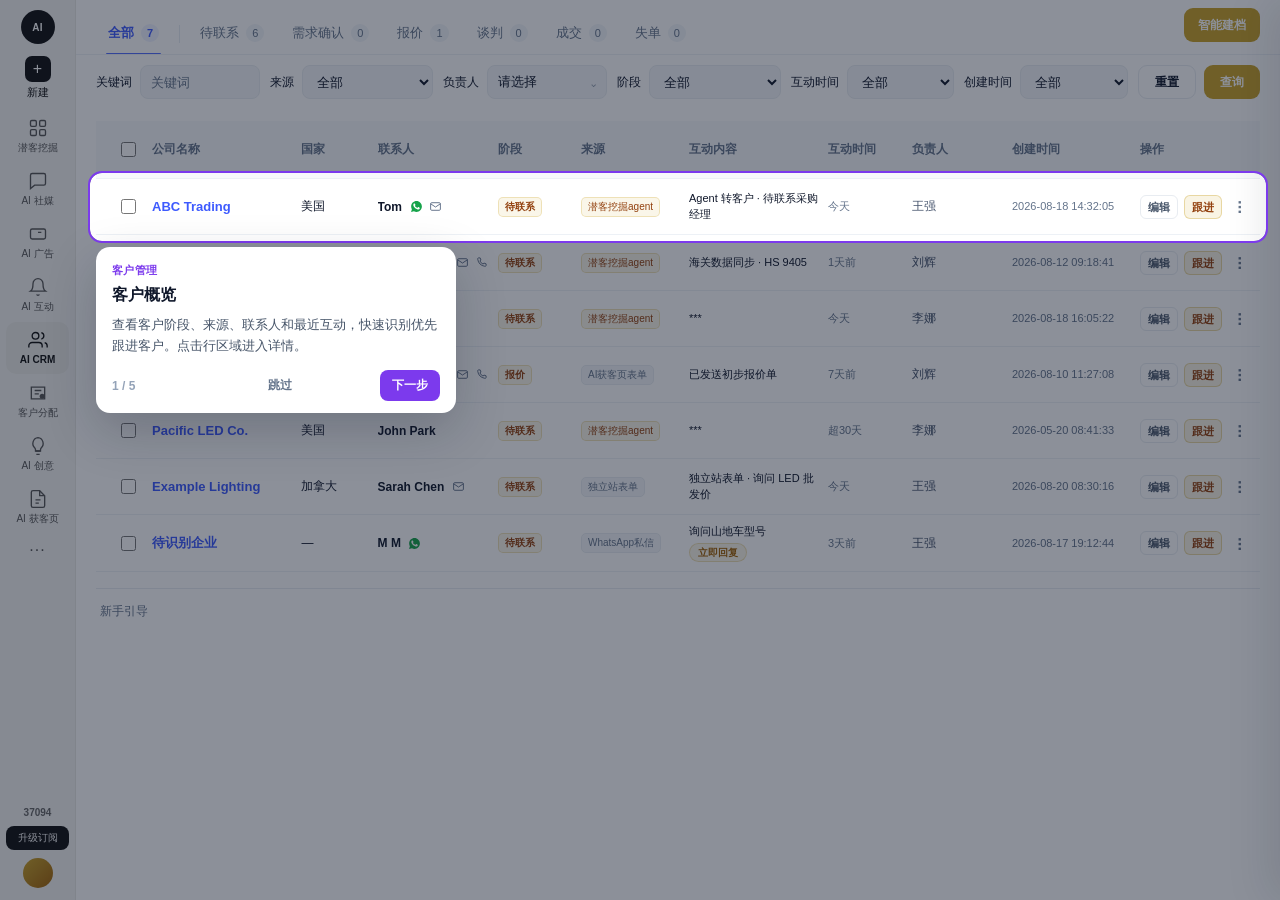
==== commit 28f5c47b: "Add files via upload" ====
--- a/trade-agent/crm-v2.html
+++ b/trade-agent/crm-v2.html
@@ -38,7 +38,7 @@
 .btn-ghost{background:#fff;color:var(--text);border:1px solid var(--border)}
 .btn-ghost:hover{border-color:rgba(201,162,39,.4);color:#92400e}
 
-.toolbar{padding:10px 20px;background:var(--card);border-bottom:1px solid var(--border);display:flex;align-items:center;gap:10px;flex-shrink:0}
+.toolbar{padding:10px 20px;background:var(--card);border-bottom:0;display:flex;align-items:center;gap:10px;flex-shrink:0}
 .filter-grid{flex:1;min-width:0;display:grid;gap:10px;grid-template-columns:repeat(5,minmax(0,1fr))}
 .filter-item{min-width:0;display:flex;flex-direction:row;align-items:center;gap:8px}
 .filter-item[hidden]{display:none}
@@ -64,7 +64,7 @@
 
 .crow{display:grid;gap:8px;align-items:center;padding:16px 16px;background:var(--card);border:1px solid var(--border);border-radius:10px;margin-bottom:10px;min-height:72px;cursor:pointer;transition:.12s;font-size:12px}
 .crow > div{min-width:0;overflow:hidden}
-.crow > .ent-people{overflow:visible}
+.crow > .ent-people,.crow > .crow-ops{overflow:visible}
 .crow-ops{display:flex;flex-direction:row;align-items:center;gap:6px;flex-wrap:nowrap}
 .op-link{height:26px;padding:0 9px;border-radius:6px;font-size:12px;font-weight:600;cursor:pointer;font-family:inherit;line-height:24px;white-space:nowrap}
 .op-follow{color:#92400e;background:rgba(201,162,39,.12);border:1px solid rgba(201,162,39,.35)}
@@ -205,7 +205,12 @@
   .crow-meta{display:grid;grid-template-columns:1fr 1fr;gap:8px;margin:10px 0;font-size:12px}
   .ai-cell{margin-top:8px}
 }
-</style>
+  /* AI CRM 列表：紧凑表格与批量操作 */
+  .list-area{padding:12px 20px 16px;background:#fff}.list-head{top:0;min-height:58px;align-items:center;padding:0 16px;background:#f8fafc;border-bottom:1px solid #edf1f6;font-size:12px;letter-spacing:0}.list-head,.crow.ent{grid-template-columns:32px minmax(130px,1.35fr) minmax(64px,.65fr) minmax(112px,1.05fr) minmax(70px,.72fr) minmax(100px,.95fr) minmax(130px,1.25fr) minmax(76px,.72fr) minmax(92px,.85fr) minmax(120px,1.05fr) 104px}.crow{gap:8px;min-height:56px;padding:9px 16px;margin:0;border:0;border-bottom:1px solid #edf1f6;border-radius:0;box-shadow:none!important;font-size:12px}.crow:hover{background:#fafcff}.crow-name{font-size:13px;font-weight:600;color:#3d5afe}.tag-stage,.tag-src{padding:2px 6px;border-radius:5px}.crow-ops{gap:6px;position:relative}.op-link{height:24px;line-height:22px;padding:0 7px;font-size:11px}.row-check{display:flex;align-items:center;justify-content:center}.row-check input,.check-all{width:15px;height:15px;accent-color:#536dfe;cursor:pointer}.owner-cell{font-size:12px;color:#43516a;white-space:nowrap;overflow:hidden;text-overflow:ellipsis}.more-wrap{position:relative;display:inline-flex;align-items:center}.more-btn{width:24px;height:24px;border:0;background:#fff;color:#64748b;border-radius:5px;font-size:19px;line-height:1;cursor:pointer}.more-btn:hover{background:#f3f6fb}.more-menu{position:absolute;z-index:10;right:0;top:24px;min-width:68px;padding:4px;background:#fff;border:1px solid #e1e7f0;border-radius:6px;box-shadow:0 8px 20px rgba(20,37,63,.12);visibility:hidden;opacity:0;transition:.12s}.more-wrap:hover .more-menu{visibility:visible;opacity:1}.more-menu button{width:100%;border:0;border-radius:4px;background:#fff;color:#e24444;padding:6px 8px;text-align:left;font-size:12px;cursor:pointer}.more-menu button:hover{background:#fff5f5}.batch-bar{height:48px;display:flex;align-items:center;gap:10px;border-bottom:1px solid #e8edf4;background:#f8faff;padding:0 12px;font-size:12px;color:#53627b}.batch-bar[hidden]{display:none}.batch-count{color:#3d5afe;font-weight:700}.batch-btn{height:28px;padding:0 11px;border:1px solid #d7e0ec;border-radius:5px;background:#fff;color:#42526d;font-size:12px;cursor:pointer}.batch-btn:hover{border-color:#9eafff;color:#3d5afe}.batch-btn.danger{color:#df3d3d}.batch-btn.danger:hover{border-color:#f1bcbc;background:#fff7f7}
+  .filter-grid{grid-template-columns:repeat(6,minmax(0,1fr))}.crm-owner-filter{position:relative;flex:1;min-width:0}.mini-owner-trigger{position:relative;width:100%;height:34px;border:1px solid var(--border);border-radius:8px;background:var(--bg);color:var(--text);padding:0 26px 0 10px;text-align:left;font-size:13px;cursor:pointer}.mini-owner-trigger::after{content:'⌄';position:absolute;right:9px;top:50%;transform:translateY(-50%);color:var(--muted);font-size:13px}.crm-owner-menu{position:absolute;z-index:40;left:0;top:37px;width:220px;padding:8px;background:#fff;border:1px solid #dce4ef;border-radius:8px;box-shadow:0 12px 26px rgba(20,37,63,.14)}.crm-owner-menu[hidden]{display:none}.crm-owner-search{height:30px;display:flex;align-items:center;gap:5px;padding:0 7px;border:1px solid #dbe3ed;border-radius:5px;color:#8b9ab0}.crm-owner-search input{min-width:0;flex:1;border:0;outline:0;font-size:12px}.crm-owner-option{display:flex;align-items:center;gap:7px;padding:7px 3px;color:#40516d;font-size:12px;cursor:pointer}.crm-owner-option:hover{background:#f6f8fc}.crm-owner-option input{width:14px;height:14px;accent-color:#536dfe}.crm-owner-avatar{width:19px;height:19px;border-radius:50%;display:grid;place-items:center;background:#e0e8f5;color:#405b82;font-size:10px;font-weight:700}
+.crm-action-mask{position:fixed;inset:0;z-index:230;display:none;align-items:center;justify-content:center;padding:20px;background:rgba(15,23,42,.35)}.crm-action-mask.show{display:flex}.crm-action-dialog{width:min(420px,100%);background:#fff;border:1px solid var(--border);border-radius:12px;box-shadow:0 20px 60px rgba(15,23,42,.2);padding:20px}.crm-action-head{display:flex;align-items:center;justify-content:space-between;margin-bottom:8px}.crm-action-head h3{font-size:16px}.crm-action-close{border:0;background:none;color:var(--muted);font-size:21px;line-height:1;cursor:pointer}.crm-action-sub{margin-bottom:14px;color:var(--muted);font-size:12px;line-height:1.6}.crm-assign-options{display:flex;flex-direction:column;gap:4px;max-height:260px;overflow-y:auto;padding:2px 0}.crm-assign-option{display:flex;align-items:center;gap:8px;padding:8px 7px;border-radius:7px;font-size:13px;color:#40516d;cursor:pointer}.crm-assign-option:hover{background:#f6f8fc}.crm-assign-option input{width:15px;height:15px;accent-color:#536dfe}.crm-action-foot{display:flex;justify-content:flex-end;gap:8px;margin-top:16px}.crm-delete-dialog .crm-action-sub{color:#475569}.crm-delete-warning{margin:8px 0 0;padding:10px 11px;border-radius:8px;background:#fff7f7;color:#b42318;font-size:12px;line-height:1.65}.crm-action-danger{background:#d64545;color:#fff}.crm-action-danger:hover{background:#bd3434}.more-wrap.open .more-menu{visibility:visible;opacity:1}.more-menu button:first-child{color:#42526d}.more-menu button:first-child:hover{background:#f6f8fc}@media(max-width:900px){.filter-grid{grid-template-columns:repeat(2,minmax(0,1fr))}}
+.crm-tabbar{display:flex;align-items:center;gap:16px;padding:0 20px;background:#fff;border-bottom:1px solid #edf1f6;flex-shrink:0}.crm-tabs{display:flex;align-items:center;gap:4px;flex:1;min-width:0;padding:14px 0 0;background:#fff;overflow-x:auto;flex-shrink:1;border-bottom:0}.crm-tab{display:inline-flex;align-items:center;gap:7px;position:relative;padding:10px 12px 12px;border:0;background:transparent;color:#64748b;font-family:inherit;font-size:13px;font-weight:500;white-space:nowrap;cursor:pointer}.crm-tab:hover{color:#3d5afe}.crm-tab.active{color:#3d5afe;font-weight:600}.crm-tab.active:after{content:'';position:absolute;left:10px;right:10px;bottom:-1px;height:2px;border-radius:2px;background:#536dfe}.crm-tab-count{min-width:18px;padding:1px 6px;border-radius:10px;background:#f1f5f9;color:#64748b;font-size:11px;line-height:16px;text-align:center}.crm-tab.active .crm-tab-count{background:#eef1ff;color:#3d5afe}.crm-tab-divider{height:18px;width:1px;background:#e7ebf2;margin:0 4px}.crm-tabbar .btn{height:34px;padding:0 14px;flex-shrink:0;margin-bottom:4px}@media(max-width:900px){.crm-tabbar{gap:8px;padding:0 12px}.crm-tabs{padding-top:14px}.crm-tab{padding-left:9px;padding-right:9px}}
+</style>
 </head>
 <body>
 <div class="app">
@@ -215,7 +220,7 @@
     <nav class="app-rail-nav">
       <a class="app-rail-item" href="proactive-agent-v1.html">
         <svg viewBox="0 0 24 24" fill="none" stroke="currentColor" stroke-width="1.6"><rect x="3" y="3" width="7" height="7" rx="1.5"/><rect x="14" y="3" width="7" height="7" rx="1.5"/><rect x="3" y="14" width="7" height="7" rx="1.5"/><rect x="14" y="14" width="7" height="7" rx="1.5"/></svg>
-        增长引擎
+        潜客挖掘
       </a>
       <a class="app-rail-item" href="#" onclick="toast('AI 社媒即将上线');return false">
         <svg viewBox="0 0 24 24" fill="none" stroke="currentColor" stroke-width="1.6"><path d="M21 15a2 2 0 01-2 2H8l-5 4V5a2 2 0 012-2h14a2 2 0 012 2z"/></svg>
@@ -225,15 +230,19 @@
         <svg viewBox="0 0 24 24" fill="none" stroke="currentColor" stroke-width="1.6"><rect x="3" y="6" width="18" height="12" rx="2"/><path d="M8 10h.01M12 10h4"/></svg>
         AI 广告
       </a>
-      <a class="app-rail-item" href="#" onclick="toast('AI 互动即将上线');return false">
+      <a class="app-rail-item" href="ai-interaction.html">
         <svg viewBox="0 0 24 24" fill="none" stroke="currentColor" stroke-width="1.6"><path d="M18 8A6 6 0 006 8c0 7-3 9-3 9h18s-3-2-3-9"/><path d="M13.73 21a2 2 0 01-3.46 0"/></svg>
         AI 互动
       </a>
-      <a class="app-rail-item active" href="crm-v2.html">
-        <svg viewBox="0 0 24 24" fill="none" stroke="currentColor" stroke-width="1.6"><path d="M17 21v-2a4 4 0 00-4-4H5a4 4 0 00-4 4v2"/><circle cx="9" cy="7" r="4"/><path d="M23 21v-2a4 4 0 00-3-3.87"/><path d="M16 3.13a4 4 0 010 7.75"/></svg>
-        AI CRM
-      </a>
-      <a class="app-rail-item" href="#" onclick="toast('AI 创意即将上线');return false">
+      <a class="app-rail-item active" href="crm-v2.html">
+        <svg viewBox="0 0 24 24" fill="none" stroke="currentColor" stroke-width="1.6"><path d="M17 21v-2a4 4 0 00-4-4H5a4 4 0 00-4 4v2"/><circle cx="9" cy="7" r="4"/><path d="M23 21v-2a4 4 0 00-3-3.87"/><path d="M16 3.13a4 4 0 010 7.75"/></svg>
+        AI CRM
+      </a>
+      <a class="app-rail-item" href="customer-allocation.html">
+        <svg viewBox="0 0 24 24" fill="none" stroke="currentColor" stroke-width="1.6"><path d="M4 5h16v14H4z"/><path d="M8 9h8M8 13h5"/><circle cx="17" cy="16" r="3" fill="currentColor" stroke="none"/></svg>
+        客户分配
+      </a>
+      <a class="app-rail-item" href="#" onclick="toast('AI 创意即将上线');return false">
         <svg viewBox="0 0 24 24" fill="none" stroke="currentColor" stroke-width="1.6"><path d="M9 18h6M10 22h4"/><path d="M12 2a7 7 0 00-4 12c.6.6 1 1.5 1 2.5V18h6v-1.5c0-1 .4-1.9 1-2.5A7 7 0 0012 2z"/></svg>
         AI 创意
       </a>
@@ -250,38 +259,52 @@
     </div>
   </aside>
 
-  <div class="main">
-    <div class="toolbar">
+  <div class="main">
+    <div class="crm-tabbar">
+      <nav class="crm-tabs" id="crm-tabs" aria-label="客户分类"></nav>
+      <button class="btn btn-gold" id="btn-archive" type="button" onclick="toast('智能建档')">智能建档</button>
+    </div>
+    <div class="toolbar">
       <div class="filter-grid" id="filter-grid">
         <div class="filter-item">
           <label>关键词</label>
           <input class="kw-input" id="kw-input" placeholder="关键词" onkeydown="if(event.key==='Enter'){event.preventDefault();applyFilters()}">
         </div>
-        <div class="filter-item">
-          <label>来源</label>
-          <select class="mini-sel" id="sel-source">
+        <div class="filter-item">
+          <label>来源</label>
+          <select class="mini-sel" id="sel-source">
             <option value="">全部</option>
             <option value="潜客挖掘agent">潜客挖掘agent</option>
             <option value="WhatsApp私信">WhatsApp私信</option>
             <option value="Facebook私信">Facebook私信</option>
             <option value="独立站表单">独立站表单</option>
             <option value="AI获客页表单">AI获客页表单</option>
-          </select>
-        </div>
-        <div class="filter-item" id="filt-stage">
-          <label>阶段</label>
-          <select class="mini-sel" id="sel-stage">
-            <option value="">全部</option>
-            <option value="待联系">待联系</option>
-            <option value="需求确认">需求确认</option>
-            <option value="报价">报价</option>
-            <option value="谈判">谈判</option>
-            <option value="成交">成交</option>
-            <option value="失单">失单</option>
-          </select>
-        </div>
-        <div class="filter-item">
-          <label>互动时间</label>
+          </select>
+        </div>
+        <div class="filter-item owner-filter-item">
+          <label>负责人</label>
+          <div class="crm-owner-filter">
+            <button class="mini-owner-trigger" id="crm-owner-trigger" type="button" onclick="toggleCrmOwnerFilter(event)">请选择</button>
+            <div class="crm-owner-menu" id="crm-owner-menu" hidden onclick="event.stopPropagation()">
+              <label class="crm-owner-search">⌕<input id="crm-owner-search" placeholder="搜索负责人" oninput="renderCrmOwnerOptions()"></label>
+              <div id="crm-owner-options"></div>
+            </div>
+          </div>
+        </div>
+        <div class="filter-item" id="filter-stage">
+          <label>阶段</label>
+          <select class="mini-sel" id="sel-stage">
+            <option value="">全部</option>
+            <option value="待联系">待联系</option>
+            <option value="需求确认">需求确认</option>
+            <option value="报价">报价</option>
+            <option value="谈判">谈判</option>
+            <option value="成交">成交</option>
+            <option value="失单">失单</option>
+          </select>
+        </div>
+        <div class="filter-item">
+          <label>互动时间</label>
           <select class="mini-sel" id="sel-interact">
             <option value="">全部</option>
             <option value="今天">今天</option>
@@ -306,12 +329,12 @@
       <div class="filter-actions">
         <button class="btn btn-ghost" type="button" onclick="resetFilters()">重置</button>
         <button class="btn btn-gold" type="button" onclick="applyFilters()">查询</button>
-        <button class="btn btn-gold" id="btn-archive" type="button" onclick="toast('智能建档')">智能建档</button>
       </div>
     </div>
 
-    <div class="list-area">
-      <div class="list-head" id="list-head"></div>
+    <div class="list-area">
+      <div class="batch-bar" id="batch-bar" hidden><span>已选择 <b class="batch-count" id="batch-count">0</b> 项</span><button class="batch-btn" type="button" onclick="batchAssign()">分配</button><button class="batch-btn" type="button" onclick="batchExport()">导出</button><button class="batch-btn danger" type="button" onclick="batchDelete()">删除</button></div>
+      <div class="list-head" id="list-head"></div>
       <div id="customer-list"></div>
       <div class="page-foot">
         <button class="weak-link" type="button" id="btn-tour" onclick="startCrmTour(true)">新手引导</button>
@@ -321,7 +344,7 @@
 </div>
 <div class="cdrawer-mask" id="cdrawer-mask" onclick="closeContactDrawer()"></div>
 <aside class="cdrawer" id="cdrawer"></aside>
-<div class="archive-mask" id="archive-mask" onclick="if(event.target===this)closeArchiveModal()">
+<div class="archive-mask" id="archive-mask" onclick="if(event.target===this)closeArchiveModal()">
   <div class="archive-dialog" role="dialog" aria-labelledby="archive-title" onclick="event.stopPropagation()">
     <div class="archive-h">
       <h3 id="archive-title">客户档案</h3>
@@ -334,9 +357,24 @@
       <button type="button" class="btn btn-ghost" onclick="closeArchiveModal()">取消</button>
       <button type="button" class="btn btn-gold" onclick="saveArchiveModal()">保存</button>
     </div>
-  </div>
-</div>
-<div id="people-tip" onmouseenter="keepPeopleTip()" onmouseleave="hidePeopleTip()"></div>
+  </div>
+</div>
+<div class="crm-action-mask" id="assign-mask" onclick="if(event.target===this)closeAssignDialog()">
+  <div class="crm-action-dialog" role="dialog" aria-labelledby="assign-title" onclick="event.stopPropagation()">
+    <div class="crm-action-head"><h3 id="assign-title">分配负责人</h3><button class="crm-action-close" type="button" onclick="closeAssignDialog()" aria-label="关闭">×</button></div>
+    <p class="crm-action-sub" id="assign-sub"></p>
+    <div class="crm-assign-options" id="assign-options"></div>
+    <div class="crm-action-foot"><button type="button" class="btn btn-ghost" onclick="closeAssignDialog()">取消</button><button type="button" class="btn btn-gold" onclick="confirmAssignDialog()">确定</button></div>
+  </div>
+</div>
+<div class="crm-action-mask" id="delete-mask" onclick="if(event.target===this)closeDeleteDialog()">
+  <div class="crm-action-dialog crm-delete-dialog" role="dialog" aria-labelledby="delete-title" onclick="event.stopPropagation()">
+    <div class="crm-action-head"><h3 id="delete-title">删除客户</h3><button class="crm-action-close" type="button" onclick="closeDeleteDialog()" aria-label="关闭">×</button></div>
+    <p class="crm-action-sub">删除客户数据，将同步删除客户下联系人，跟进记录等所有信息且不可回复，确定继续删除吗</p>
+    <div class="crm-action-foot"><button type="button" class="btn btn-ghost" onclick="closeDeleteDialog()">取消</button><button type="button" class="btn crm-action-danger" onclick="confirmDeleteDialog()">确定删除</button></div>
+  </div>
+</div>
+<div id="people-tip" onmouseenter="keepPeopleTip()" onmouseleave="hidePeopleTip()"></div>
 
 <script src="onboarding.js"></script>
 <script>
@@ -514,11 +552,27 @@
     aiSummary:'谈判阶段，关注船期窗口' }
 ];
 
-let currentView = 'enterprise';
-const TODAY = '2026-08-20';
-let appliedFilters = { kw:'', source:'', stage:'', interact:'', created:'' };
-
-const ENT_HEAD = ['公司名称','国家','联系人','阶段','来源','互动内容','互动时间','创建时间','操作'];
+let currentView = 'enterprise';
+const TODAY = '2026-08-20';
+let appliedFilters = { kw:'', source:'', owner:[], stage:'', interact:'', created:'' };
+let activeCustomerTab = 'all';
+const CRM_STAGES = ['待联系','需求确认','报价','谈判','成交','失单'];
+let selectedEnterpriseIds = new Set();
+const CRM_OWNERS = ['王强','张三','李四','王五','陈敏','刘辉','李娜','赵雨','周明','孙悦'];
+let selectedCrmOwners = [];
+let pendingAssignIds = [];
+let pendingDeleteIds = [];
+
+const ENT_HEAD = ['','公司名称','国家','联系人','阶段','来源','互动内容','互动时间','负责人','创建时间','操作'];
+
+function ownerOf(c) {
+  const owners = ['王强','陈敏','刘辉','李娜'];
+  return c.owner || owners[String(c.id || '').split('').reduce((sum, ch) => sum + ch.charCodeAt(0), 0) % owners.length];
+}
+function renderCrmOwnerOptions(){const term=(document.getElementById('crm-owner-search')?.value||'').trim(),items=CRM_OWNERS.filter(name=>name.includes(term));document.getElementById('crm-owner-options').innerHTML=items.map(name=>`<label class="crm-owner-option"><input type="checkbox" value="${name}" ${selectedCrmOwners.includes(name)?'checked':''} onchange="setCrmOwnerFilter('${name}',this.checked)"><span class="crm-owner-avatar">${name[0]}</span>${name}</label>`).join('')||'<p style="padding:8px;color:var(--muted);font-size:12px">未找到负责人</p>';syncCrmOwnerTrigger()}
+function setCrmOwnerFilter(name,checked){selectedCrmOwners=checked?[...selectedCrmOwners,name]:selectedCrmOwners.filter(item=>item!==name);syncCrmOwnerTrigger()}
+function syncCrmOwnerTrigger(){const trigger=document.getElementById('crm-owner-trigger');if(trigger)trigger.textContent=selectedCrmOwners.length?`${selectedCrmOwners.length} 人`:'请选择'}
+function toggleCrmOwnerFilter(event){event.stopPropagation();const menu=document.getElementById('crm-owner-menu');menu.hidden=!menu.hidden;if(!menu.hidden){document.getElementById('crm-owner-search').value='';renderCrmOwnerOptions();document.getElementById('crm-owner-search').focus()}}
 
 function displaySource(src) {
   return src === '主动营销Agent' ? '潜客挖掘agent' : src;
@@ -551,16 +605,14 @@
   if (dashVal(p.email)) bits.push(`<span class="ch-ico mail" title="${escHtml(p.email)}">${ciIcon('mail')}</span>`);
   const phone = dashVal(p.phone) && p.phone !== p.wa ? p.phone : '';
   if (phone) bits.push(`<span class="ch-ico phone" title="${escHtml(phone)}">${ciIcon('phone')}</span>`);
-  const soc = socialIcons(p);
-  if (soc) bits.push(soc);
-  return bits.length ? `<span class="ch-icos">${bits.join('')}</span>` : '';
+  return bits.length ? `<span class="ch-icos">${bits.join('')}</span>` : '';
 }
 function peopleCell(c) {
   const p = primaryContact(c.id);
   if (!p) return '<span style="color:var(--muted)">—</span>';
   const locked = quotaLockedEnt(c.id);
   return `<div class="ent-people" onmouseenter="showPeopleTip(this,'${c.id}')" onmouseleave="hidePeopleTip()">
-    <div class="ent-people-main"><span class="ent-people-name">${escHtml(p.name)}</span>${locked ? '' : channelIcons(p)}</div>
+    <div class="ent-people-main"><span class="ent-people-name">${escHtml(p.name)}</span>${locked ? '' : channelIcons(p)}</div>
   </div>`;
 }
 function peopleTipHTML(companyId) {
@@ -659,11 +711,11 @@
   return true;
 }
 
-function getList() {
-  let list = [...ENTERPRISES];
-  const { kw, source, stage, interact, created } = appliedFilters;
-  if (stage) list = list.filter(c => c.status === stage);
-  if (source) list = list.filter(c => c.source === source);
+function getFilteredCustomerBase() {
+  let list = [...ENTERPRISES];
+  const { kw, source, owner, interact, created } = appliedFilters;
+  if (source) list = list.filter(c => c.source === source);
+  if (owner?.length) list = list.filter(c => owner.includes(ownerOf(c)));
   if (interact) list = list.filter(c => interactLabel(c.interactionAt) === interact);
   if (created) list = list.filter(c => matchDateFilter(c.createdAt, created));
   if (kw) {
@@ -673,9 +725,33 @@
         .filter(Boolean).join(' ').toLowerCase();
       return hay.includes(kw);
     });
-  }
-  return list;
-}
+  }
+  return list;
+}
+function getList() {
+  let list = getFilteredCustomerBase();
+  if (activeCustomerTab === 'all' && appliedFilters.stage) {
+    list = list.filter(c => c.status === appliedFilters.stage);
+  } else if (activeCustomerTab.startsWith('stage:')) {
+    const stage = activeCustomerTab.slice(6);
+    list = list.filter(c => c.status === stage);
+  }
+  return list;
+}
+function setCustomerTab(tab) {
+  activeCustomerTab = tab;
+  if (tab !== 'all') {
+    appliedFilters.stage = '';
+    document.getElementById('sel-stage').value = '';
+  }
+  renderList();
+}
+function renderCustomerTabs() {
+  const base = getFilteredCustomerBase();
+  const tab = (key, label, count) => `<button type="button" class="crm-tab${activeCustomerTab === key ? ' active' : ''}" aria-pressed="${activeCustomerTab === key}" onclick="setCustomerTab('${key}')">${label}<span class="crm-tab-count">${count}</span></button>`;
+  document.getElementById('crm-tabs').innerHTML = tab('all','全部',base.length) + '<span class="crm-tab-divider" aria-hidden="true"></span>' + CRM_STAGES.map(stage => tab('stage:'+stage,stage,base.filter(c => c.status === stage).length)).join('');
+  document.getElementById('filter-stage').hidden = activeCustomerTab !== 'all';
+}
 
 function sourceTag(src) {
   const s = displaySource(src) || '—';
@@ -696,13 +772,16 @@
   toast(p ? `即将打开${p.source}回复` : '即将打开私信回复');
 }
 
-function opsCell(kind, id) {
-  return `<div class="crow-ops" onclick="event.stopPropagation()">
-    <button type="button" class="op-link op-follow" onclick="listFollow('${kind}','${id}')">跟进</button>
-    <button type="button" class="op-link op-edit" onclick="listEdit('${kind}','${id}')">编辑</button>
-  </div>`;
-}
-function listFollow(kind, id) {
+function opsCell(kind, id) {
+  return `<div class="crow-ops" onclick="event.stopPropagation()">
+    <button type="button" class="op-link op-edit" onclick="listEdit('${kind}','${id}')">编辑</button>
+    <button type="button" class="op-link op-follow" onclick="listFollow('${kind}','${id}')">跟进</button>
+    <span class="more-wrap"><button type="button" class="more-btn" aria-label="更多操作" onclick="toggleRowMore(event,this)">⋮</button><span class="more-menu"><button type="button" onclick="assignEnterprise('${id}')">分配</button><button type="button" onclick="deleteEnterprise('${id}')">删除</button></span></span>
+  </div>`;
+}
+function closeRowMenus(){document.querySelectorAll('.more-wrap.open').forEach(el=>el.classList.remove('open'))}
+function toggleRowMore(event,button){event.stopPropagation();const wrap=button.closest('.more-wrap');const wasOpen=wrap?.classList.contains('open');closeRowMenus();if(wrap&&!wasOpen)wrap.classList.add('open')}
+function listFollow(kind, id) {
   if (kind === 'ent') {
     location.href = 'customer-detail.html?id=' + encodeURIComponent(id) + '&follow=1';
     return;
@@ -803,18 +882,20 @@
   toast('跟进已提交');
 }
 
-function entRow(c, i) {
-  return `<div class="crow ent"${i===0?' id="tour-ent-row"':''} onclick="goDetail('${c.id}')">
-    <div><div class="crow-name">${c.name}</div></div>
-    <div>${countryLabel(c.country)}</div>
-    ${peopleCell(c)}
+function entRow(c, i) {
+  return `<div class="crow ent"${i===0?' id="tour-ent-row"':''} onclick="goDetail('${c.id}')">
+    <div class="row-check"><input type="checkbox" aria-label="选择${escHtml(c.name)}" ${selectedEnterpriseIds.has(c.id) ? 'checked' : ''} onclick="event.stopPropagation()" onchange="toggleEnterpriseSelection('${c.id}',this.checked)"></div>
+    <div><div class="crow-name">${c.name}</div></div>
+    <div>${countryLabel(c.country)}</div>
+    ${peopleCell(c)}
     <div><span class="tag-stage">${c.status}</span></div>
     <div>${sourceTag(c.source)}</div>
-    ${interactionCell(c)}
-    <div class="interaction-time">${interactLabel(c.interactionAt)}</div>
-    <div class="interaction-time">${c.createdAt || '—'}</div>
-    ${opsCell('ent', c.id)}
-  </div>`;
+    ${interactionCell(c)}
+    <div class="interaction-time">${interactLabel(c.interactionAt)}</div>
+    <div class="owner-cell">${ownerOf(c)}</div>
+    <div class="interaction-time">${c.createdAt || '—'}</div>
+    ${opsCell('ent', c.id)}
+  </div>`;
 }
 
 function ciIcon(type) {
@@ -851,19 +932,95 @@
     ${opsCell('con', c.id)}
   </div>`;
 }
-function renderList() {
-  const list = getList();
-  const head = document.getElementById('list-head');
-  head.className = 'list-head';
-  head.innerHTML = ENT_HEAD.map(h => `<span>${h}</span>`).join('');
-
-  const el = document.getElementById('customer-list');
-  if (!list.length) {
-    el.innerHTML = '<div class="empty">暂无客户</div>';
-    return;
-  }
-  el.innerHTML = list.map((c, i) => entRow(c, i)).join('');
-}
+function renderList() {
+  renderCustomerTabs();
+  const list = getList();
+  const head = document.getElementById('list-head');
+  head.className = 'list-head';
+  const allChecked = list.length && list.every(c => selectedEnterpriseIds.has(c.id));
+  head.innerHTML = ENT_HEAD.map((h, index) => index === 0 ? `<span class="row-check"><input class="check-all" type="checkbox" aria-label="全选" ${allChecked ? 'checked' : ''} onchange="toggleAllEnterpriseSelection(this.checked)"></span>` : `<span>${h}</span>`).join('');
+
+  const el = document.getElementById('customer-list');
+  if (!list.length) {
+    el.innerHTML = '<div class="empty">暂无客户</div>';
+    updateBatchBar();
+    return;
+  }
+  el.innerHTML = list.map((c, i) => entRow(c, i)).join('');
+  updateBatchBar();
+}
+
+function toggleEnterpriseSelection(id, checked) {
+  if (checked) selectedEnterpriseIds.add(id); else selectedEnterpriseIds.delete(id);
+  renderList();
+}
+function toggleAllEnterpriseSelection(checked) {
+  const list = getList();
+  list.forEach(c => checked ? selectedEnterpriseIds.add(c.id) : selectedEnterpriseIds.delete(c.id));
+  renderList();
+}
+function updateBatchBar() {
+  const count = selectedEnterpriseIds.size;
+  document.getElementById('batch-bar').hidden = count === 0;
+  document.getElementById('batch-count').textContent = count;
+}
+function openAssignDialog(ids){
+  const valid=[...new Set(ids)].filter(id=>ENTERPRISES.some(item=>item.id===id));
+  if(!valid.length)return;
+  pendingAssignIds=valid;
+  const current=valid.length===1?ownerOf(ENTERPRISES.find(item=>item.id===valid[0])):'';
+  document.getElementById('assign-sub').textContent=valid.length===1?'请选择负责人':'已选择 '+valid.length+' 位客户，请选择一位负责人';
+  document.getElementById('assign-options').innerHTML=CRM_OWNERS.map(name=>`<label class="crm-assign-option"><input type="radio" name="assign-owner" value="${escHtml(name)}" ${name===current?'checked':''}><span class="crm-owner-avatar">${escHtml(name[0])}</span><span>${escHtml(name)}</span></label>`).join('');
+  closeRowMenus();
+  document.getElementById('assign-mask').classList.add('show');
+}
+function closeAssignDialog(){pendingAssignIds=[];document.getElementById('assign-mask')?.classList.remove('show')}
+function confirmAssignDialog(){
+  const owner=document.querySelector('input[name="assign-owner"]:checked')?.value;
+  if(!owner){toast('请选择负责人');return}
+  ENTERPRISES.forEach(item=>{if(pendingAssignIds.includes(item.id))item.owner=owner});
+  const count=pendingAssignIds.length;
+  closeAssignDialog();
+  renderList();
+  toast(`已将 ${count} 位客户分配给${owner}`);
+}
+function assignEnterprise(id){openAssignDialog([id])}
+function deleteEnterprise(id){openDeleteDialog([id])}
+function openDeleteDialog(ids){
+  const valid=[...new Set(ids)].filter(id=>ENTERPRISES.some(item=>item.id===id));
+  if(!valid.length)return;
+  pendingDeleteIds=valid;
+  closeRowMenus();
+  document.getElementById('delete-mask').classList.add('show');
+}
+function closeDeleteDialog(){pendingDeleteIds=[];document.getElementById('delete-mask')?.classList.remove('show')}
+function confirmDeleteDialog(){
+  const ids=new Set(pendingDeleteIds);
+  if(!ids.size){closeDeleteDialog();return}
+  for(let i=ENTERPRISES.length-1;i>=0;i--)if(ids.has(ENTERPRISES[i].id))ENTERPRISES.splice(i,1);
+  for(let i=CONTACTS.length-1;i>=0;i--)if(ids.has(CONTACTS[i].companyId))CONTACTS.splice(i,1);
+  ids.forEach(id=>selectedEnterpriseIds.delete(id));
+  const count=ids.size;
+  closeDeleteDialog();
+  renderList();
+  toast(`已删除 ${count} 位客户及其关联数据`);
+}
+function batchAssign(){openAssignDialog([...selectedEnterpriseIds])}
+function batchExport() {
+  const rows = ENTERPRISES.filter(c => selectedEnterpriseIds.has(c.id)).map(c => [c.name, countryLabel(c.country), ownerOf(c), c.status, displaySource(c.source), c.createdAt || '—']);
+  const csv = '\ufeff公司名称,国家,负责人,阶段,来源,创建时间\n' + rows.map(row => row.map(value => `"${String(value).replace(/"/g, '""')}"`).join(',')).join('\n');
+  const link = document.createElement('a');
+  link.href = URL.createObjectURL(new Blob([csv], { type:'text/csv;charset=utf-8;' }));
+  link.download = 'AI-CRM-客户.csv';
+  link.click();
+  URL.revokeObjectURL(link.href);
+  toast('导出已开始');
+}
+function batchDelete() {
+  const count = selectedEnterpriseIds.size;
+  if (!count) return;
+  openDeleteDialog([...selectedEnterpriseIds]);
+}
 
 function goDetail(id) {
   location.href = 'customer-detail.html?id=' + id;
@@ -1093,24 +1250,28 @@
   navigator.clipboard.writeText(text).then(() => toast('已复制 ' + text)).catch(() => toast(text));
 }
 
-function applyFilters() {
-  appliedFilters = {
-    kw: (document.getElementById('kw-input').value || '').trim().toLowerCase(),
-    source: document.getElementById('sel-source').value,
-    stage: document.getElementById('sel-stage').value,
-    interact: document.getElementById('sel-interact').value,
+function applyFilters() {
+  appliedFilters = {
+    kw: (document.getElementById('kw-input').value || '').trim().toLowerCase(),
+    source: document.getElementById('sel-source').value,
+    owner: [...selectedCrmOwners],
+    stage: document.getElementById('sel-stage').value,
+    interact: document.getElementById('sel-interact').value,
     created: document.getElementById('sel-created').value
   };
   renderList();
 }
-function resetFilters() {
-  document.getElementById('kw-input').value = '';
-  document.getElementById('sel-stage').value = '';
-  document.getElementById('sel-source').value = '';
-  document.getElementById('sel-interact').value = '';
-  document.getElementById('sel-created').value = '';
-  applyFilters();
-}
+function resetFilters() {
+  selectedCrmOwners = [];
+  document.getElementById('kw-input').value = '';
+  document.getElementById('sel-source').value = '';
+  document.getElementById('sel-stage').value = '';
+  syncCrmOwnerTrigger();
+  renderCrmOwnerOptions();
+  document.getElementById('sel-interact').value = '';
+  document.getElementById('sel-created').value = '';
+  applyFilters();
+}
 
 function toast(msg) {
   let t = document.querySelector('.toast');
@@ -1119,7 +1280,7 @@
   setTimeout(() => t.classList.remove('show'), 2400);
 }
 
-const params = new URLSearchParams(location.search);
+const params = new URLSearchParams(location.search);
 if (params.get('source') === 'agent') {
   document.getElementById('sel-source').value = '潜客挖掘agent';
   applyFilters();
@@ -1127,7 +1288,8 @@
   syncFilterBar();
   renderList();
 }
-document.addEventListener('keydown', e => { if (e.key === 'Escape') { closeArchiveModal(); closeListFollow(); closeContactDrawer(); hidePeopleTip(); } });
+document.addEventListener('keydown', e => { if (e.key === 'Escape') { closeArchiveModal(); closeListFollow(); closeContactDrawer(); closeAssignDialog(); closeDeleteDialog(); hidePeopleTip(); closeRowMenus(); } });
+document.addEventListener('click', () => { closeRowMenus(); const ownerMenu=document.getElementById('crm-owner-menu'); if(ownerMenu) ownerMenu.hidden=true; });
 document.querySelector('.list-area')?.addEventListener('scroll', hidePeopleTip);
 
 function tourPrep() {
@@ -1140,7 +1302,7 @@
   const first = (typeof getList === 'function' ? getList() : [])[0];
   const detailHref = first ? ('customer-detail.html?id=' + encodeURIComponent(first.id) + '&tour=1') : '';
   const steps = [
-    { kicker:'客户管理', sel:'#tour-ent-row', title:'客户概览', body:'查看客户阶段、来源、主要联系人和最近互动，快速识别优先跟进客户。点击行区域进入详情。', before: tourPrep, href: detailHref, continue: true, doneLabel:'下一步' }
+    { kicker:'客户管理', sel:'#tour-ent-row', title:'客户概览', body:'查看客户阶段、来源、联系人和最近互动，快速识别优先跟进客户。点击行区域进入详情。', before: tourPrep, href: detailHref, continue: true, doneLabel:'下一步' }
   ].filter(function (s) { return !s.sel || s.before || document.querySelector(s.sel); });
   TradeOnboarding.start(steps, { storageKey: 'crm', force: !!force, offset: 0, total: 5 });
 }
